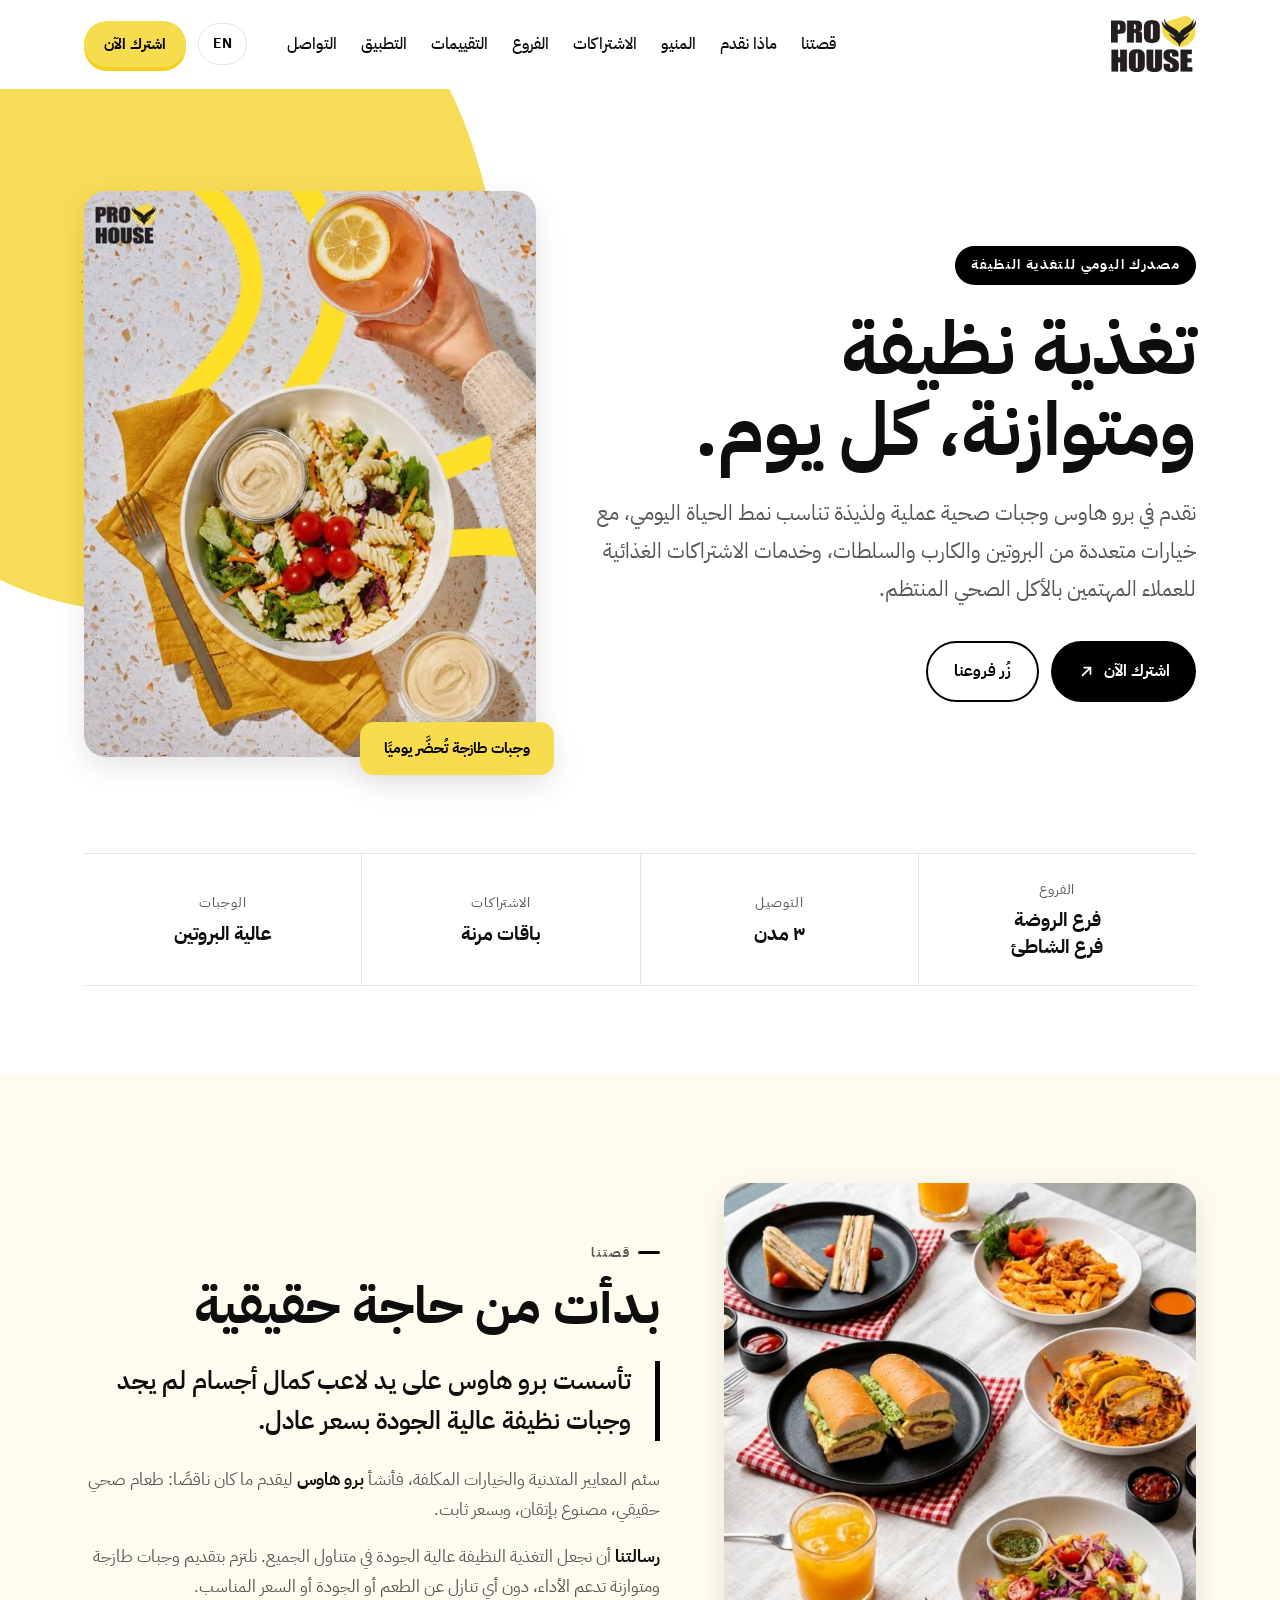
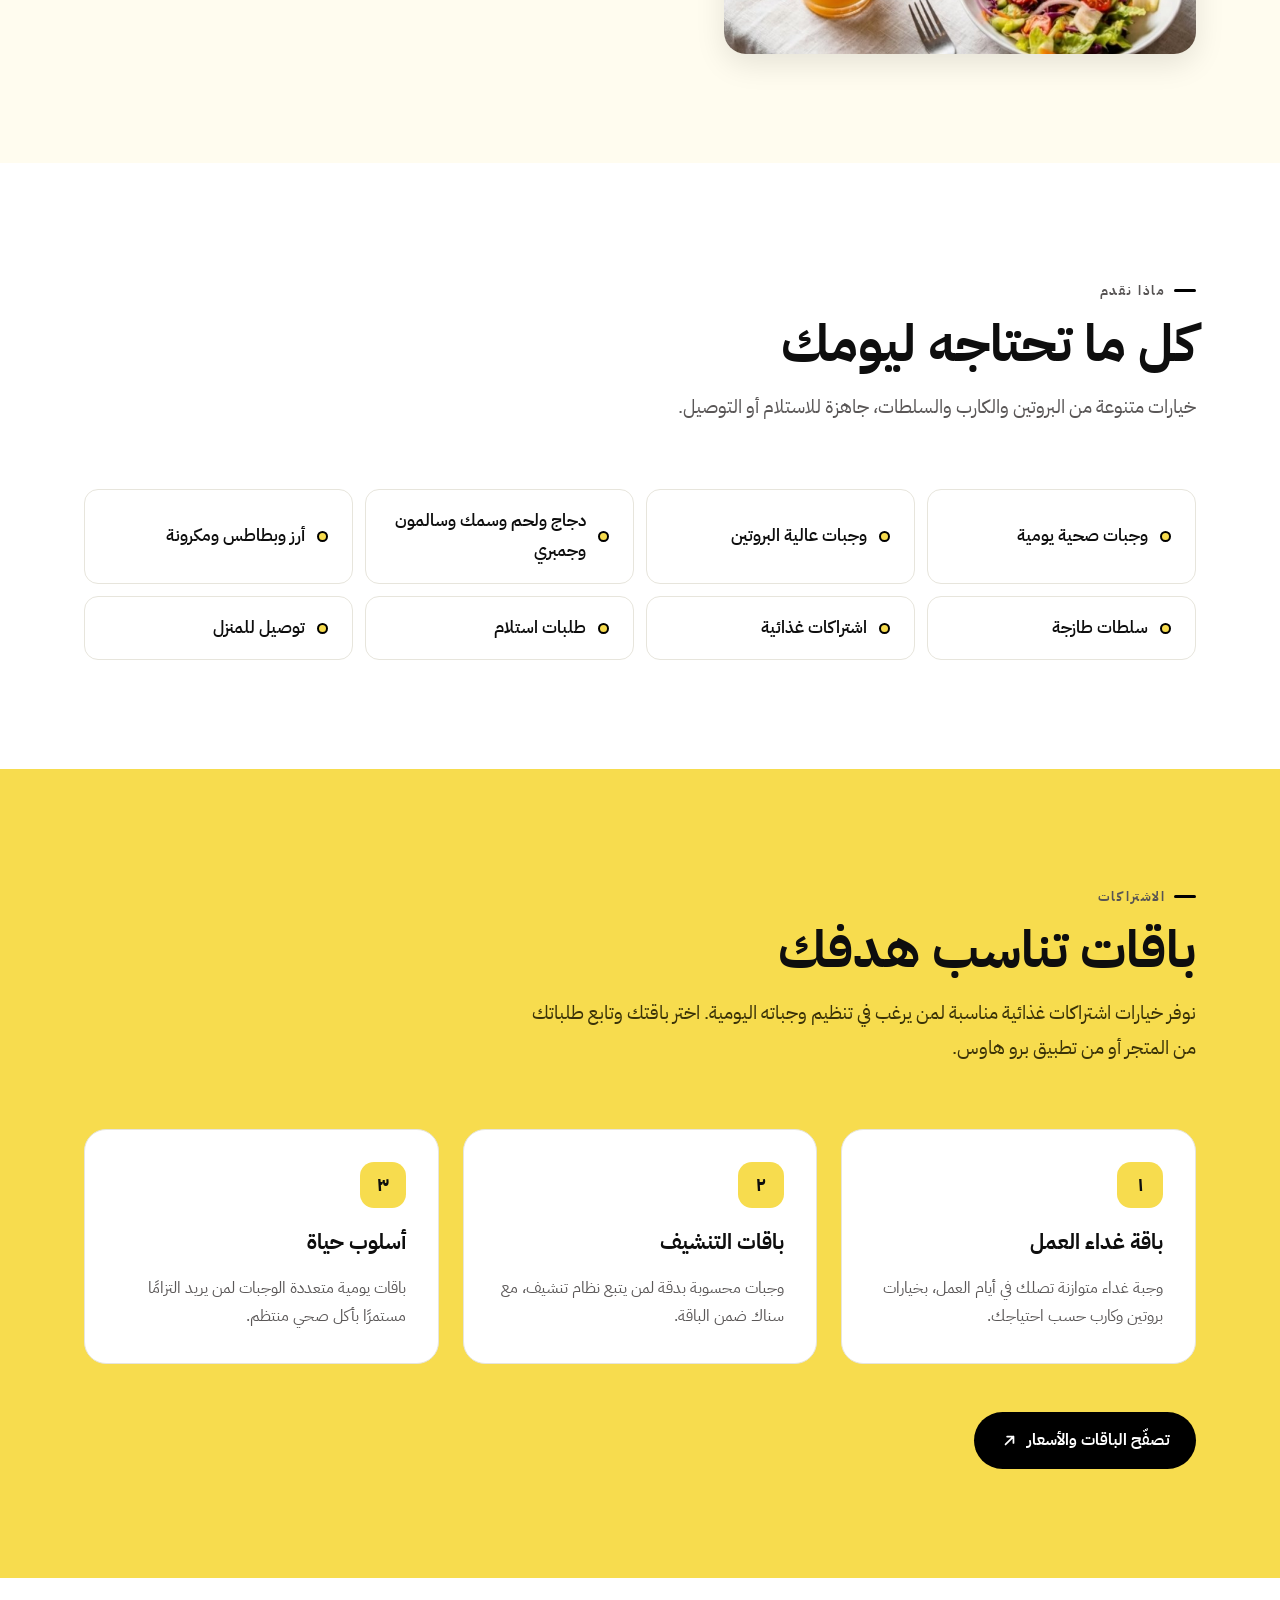
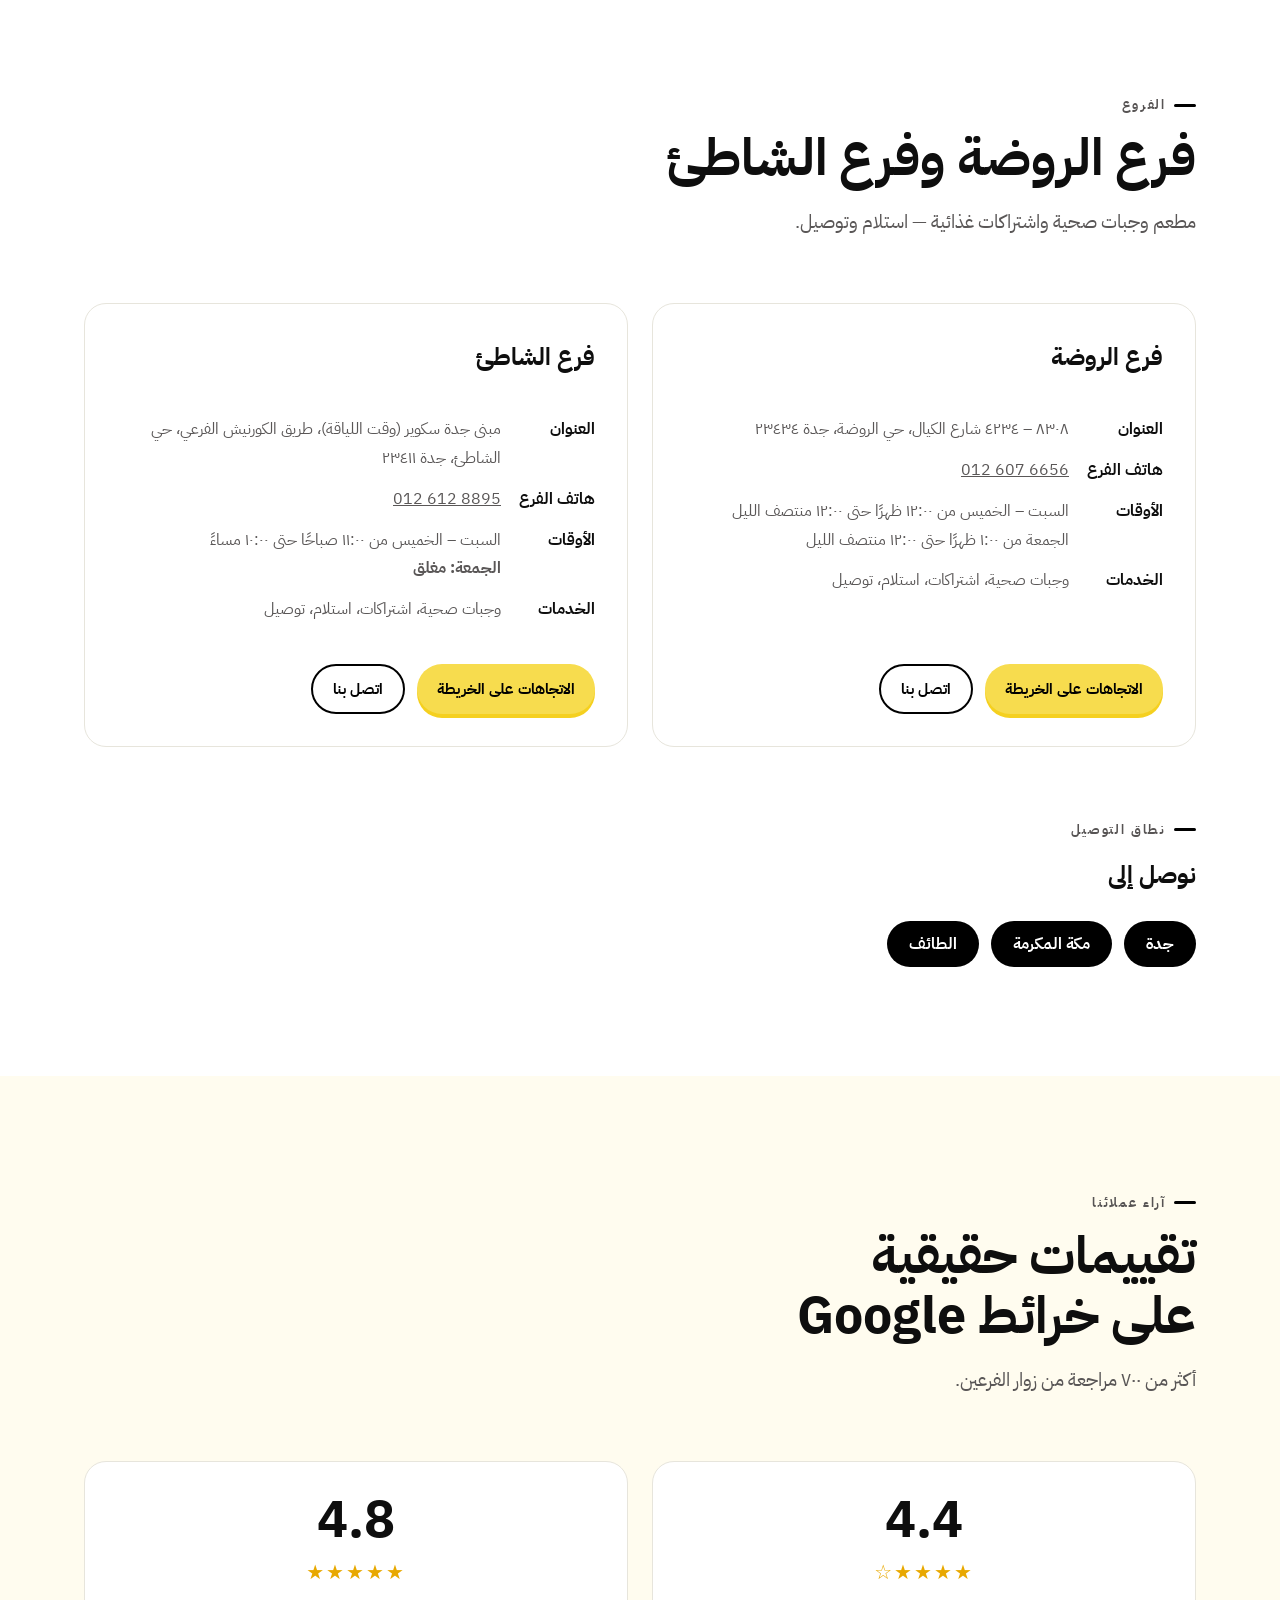
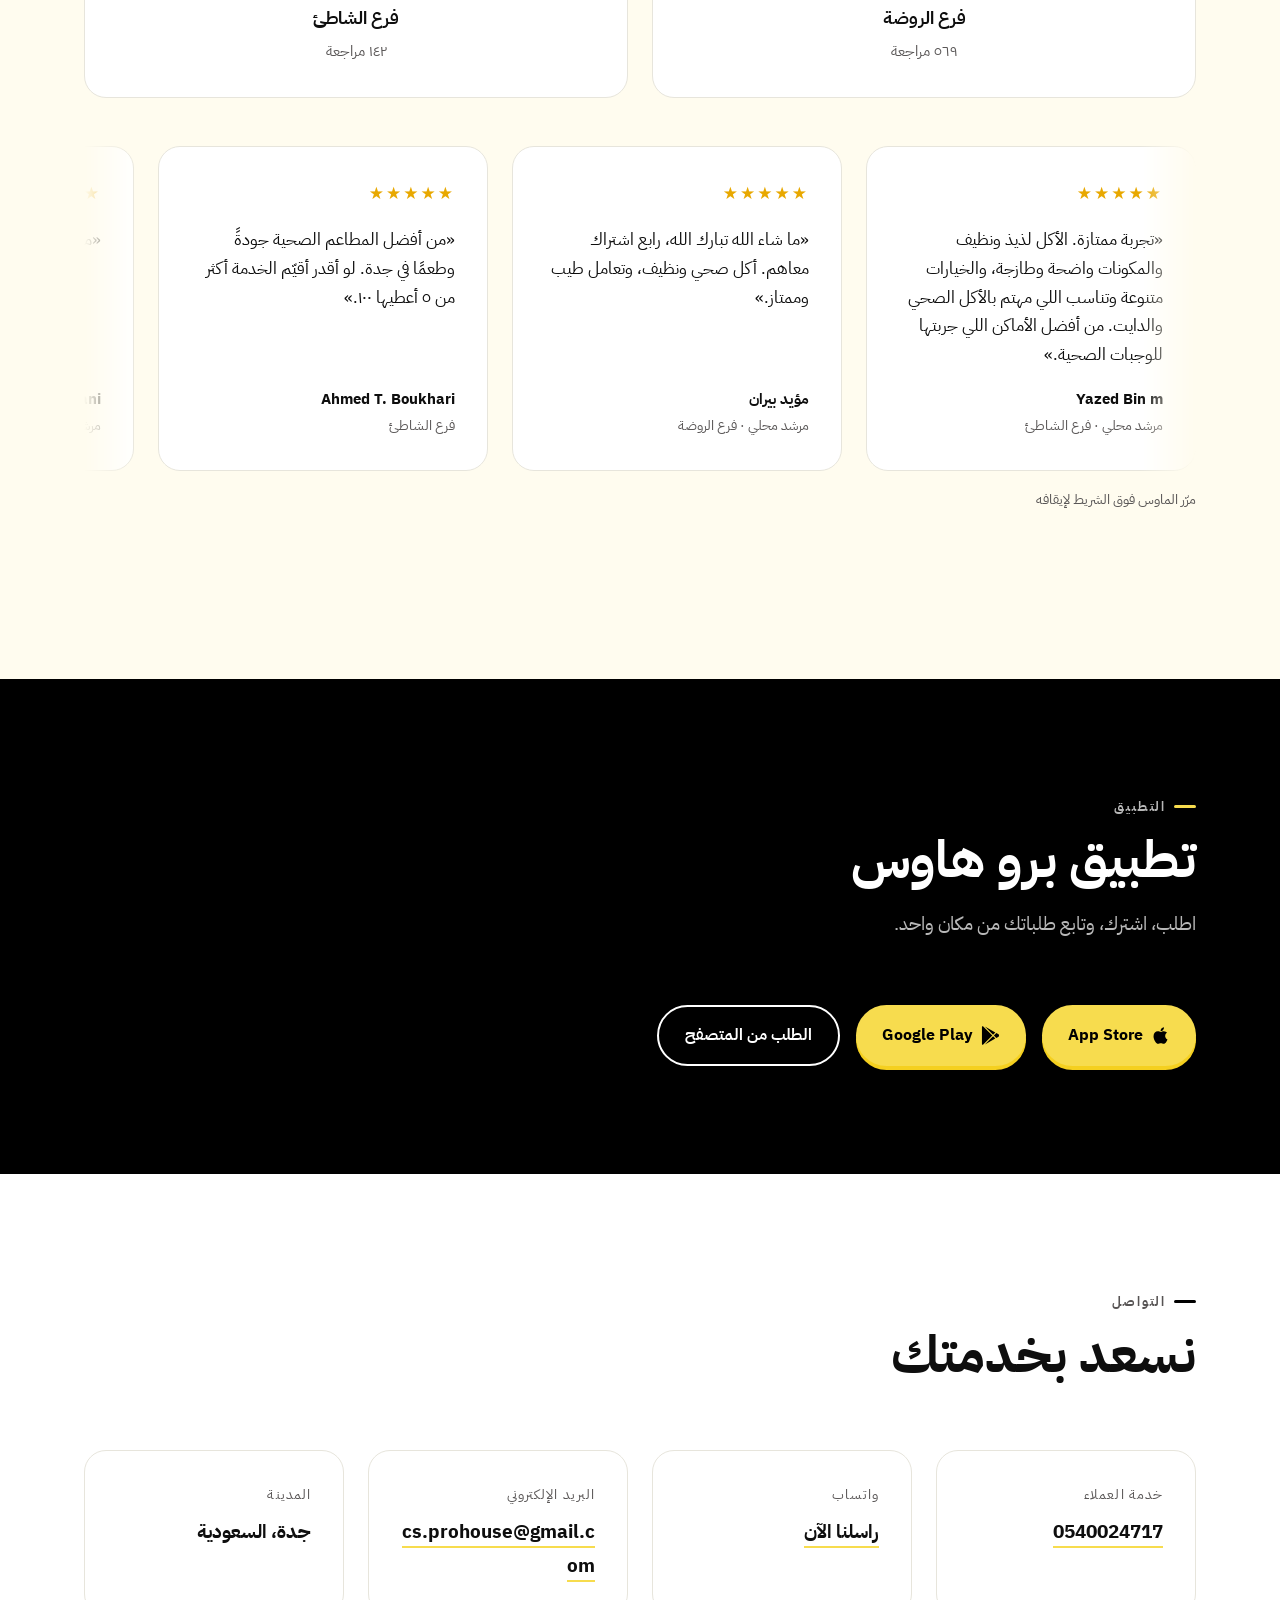
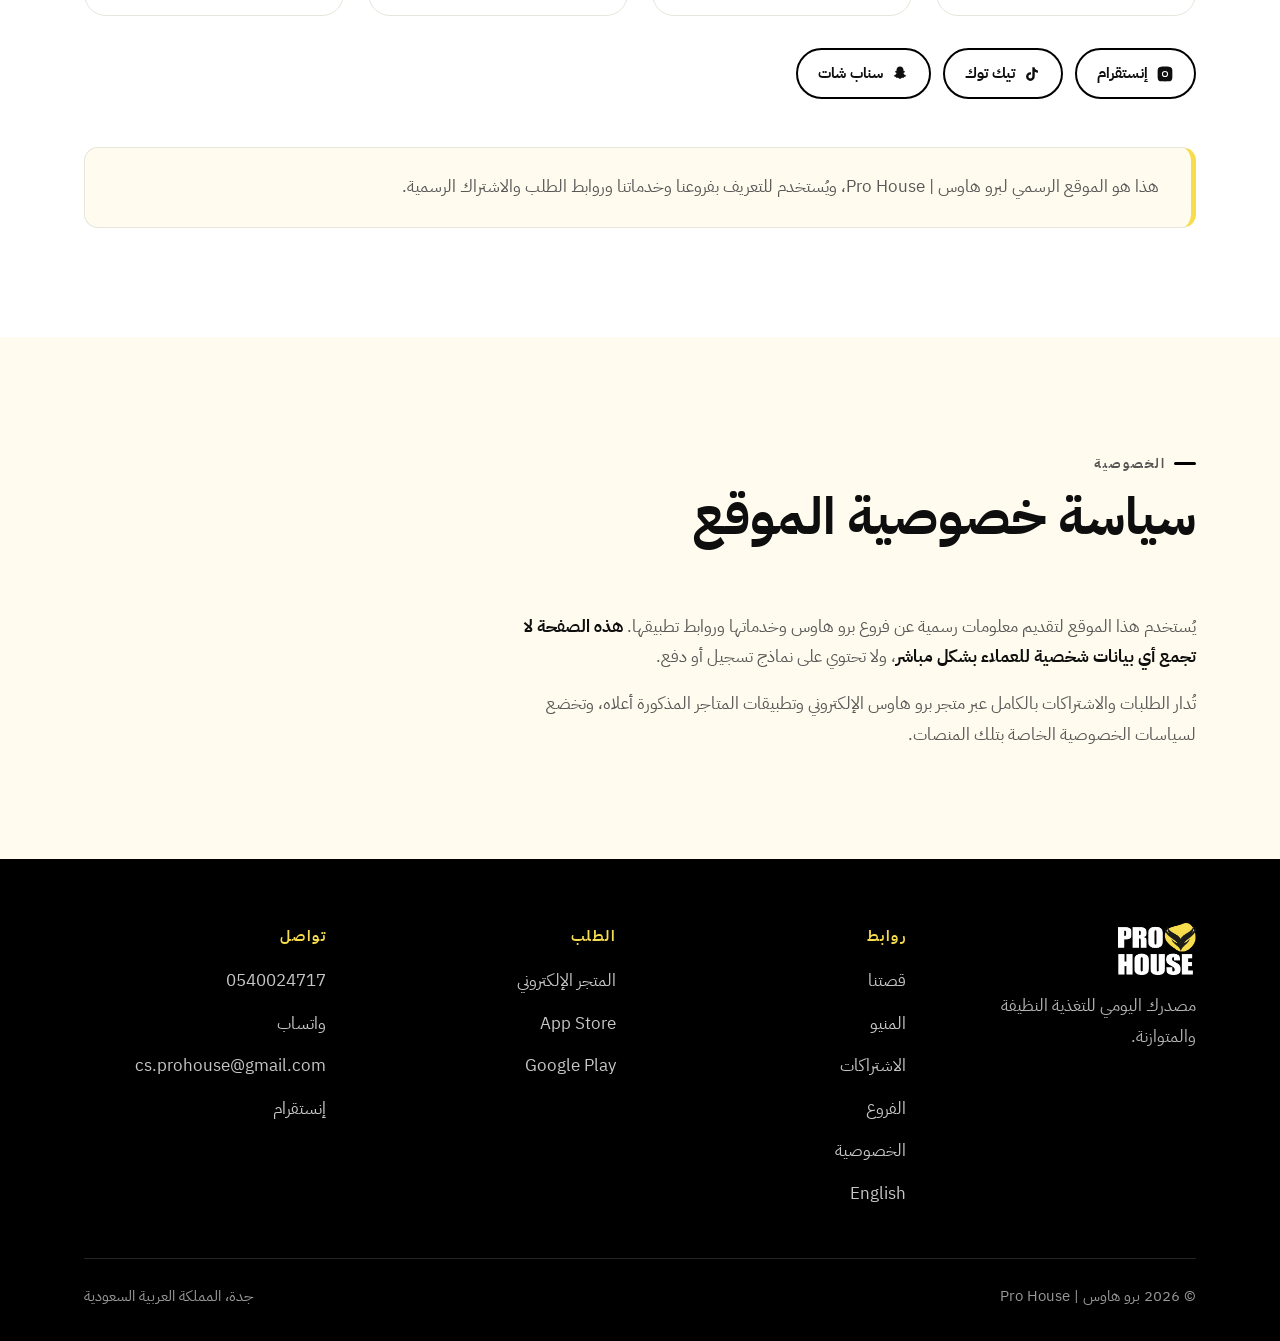
==== index.html @ c10ccaaf "Add Google Search Console meta verification tag Co-Authored-By: Claude Opus 5 <noreply@anthropic.com" ====
<!DOCTYPE html>
<html lang="ar" dir="rtl">
<head>
<meta charset="utf-8">
<meta name="viewport" content="width=device-width, initial-scale=1">

<!-- ===========================================================
     Live at https://prohouse-sa.github.io/
     If a custom domain is added later, search-and-replace that
     base URL in this file and in /en/index.html.
     =========================================================== -->

<meta name="google-site-verification" content="vjXMc3RIHOM3m92mBqz0bJLC3P2terDLn8IVDStw_hU" />

<title>برو هاوس | Pro House — وجبات صحية واشتراكات غذائية في جدة</title>
<meta name="description" content="برو هاوس: وجبات صحية عالية البروتين واشتراكات غذائية. فرعا الروضة والشاطئ في جدة، وتوصيل لجدة ومكة المكرمة والطائف. اطلب أو اشترك أونلاين.">
<link rel="canonical" href="https://prohouse-sa.github.io/">
<link rel="alternate" hreflang="ar" href="https://prohouse-sa.github.io/">
<link rel="alternate" hreflang="en" href="https://prohouse-sa.github.io/en/">
<link rel="alternate" hreflang="x-default" href="https://prohouse-sa.github.io/">

<meta property="og:type" content="website">
<meta property="og:locale" content="ar_SA">
<meta property="og:site_name" content="Pro House | برو هاوس">
<meta property="og:title" content="برو هاوس | Pro House — تغذية نظيفة ومتوازنة">
<meta property="og:description" content="وجبات صحية عالية البروتين واشتراكات غذائية في جدة. توصيل لجدة ومكة والطائف.">
<meta property="og:image" content="https://prohouse-sa.github.io/assets/brand/og-image.jpg">
<meta name="twitter:card" content="summary_large_image">
<meta name="theme-color" content="#F7DC4E">

<link rel="icon" href="assets/brand/icon.png">
<link rel="apple-touch-icon" href="assets/brand/icon-large.png">

<link rel="preconnect" href="https://fonts.googleapis.com">
<link rel="preconnect" href="https://fonts.gstatic.com" crossorigin>
<link rel="stylesheet" href="https://fonts.googleapis.com/css2?family=Anton&family=IBM+Plex+Sans+Arabic:wght@400;500;600;700&display=swap">
<link rel="stylesheet" href="assets/style.css">
</head>
<body>

<a class="skip" href="#main">تخطَّ إلى المحتوى</a>

<header class="site-header">
  <div class="wrap nav-bar">
    <a class="brand" href="#" aria-label="برو هاوس — الصفحة الرئيسية">
      <img src="assets/brand/logo-on-light.png" alt="برو هاوس" width="85" height="56">
    </a>

    <nav class="nav-links" id="nav" aria-label="التنقل الرئيسي">
      <a href="#story">قصتنا</a>
      <a href="#offer">ماذا نقدم</a>
      <a href="menu/">المنيو</a>
      <a href="#plans">الاشتراكات</a>
      <a href="#branches">الفروع</a>
      <a href="#reviews">التقييمات</a>
      <a href="#app">التطبيق</a>
      <a href="#contact">التواصل</a>
    </nav>

    <div class="nav-actions">
      <a class="lang-link" href="en/" hreflang="en" lang="en">EN</a>
      <a class="btn btn-yellow btn-sm" href="https://app.techrar.com/prohouse" target="_blank" rel="noopener">اشترك الآن</a>
      <button class="nav-toggle" aria-label="القائمة" aria-expanded="false" aria-controls="nav">
        <span></span><span></span><span></span>
      </button>
    </div>
  </div>
</header>

<main id="main">

  <!-- ================================================= hero -->
  <div class="hero">
    <div class="blob hero-blob" aria-hidden="true"></div>
    <div class="dots hero-dots" aria-hidden="true"></div>

    <div class="wrap hero-inner">
      <div class="reveal">
        <span class="kicker">مصدرك اليومي للتغذية النظيفة</span>
        <h1>تغذية نظيفة<br>ومتوازنة، كل يوم.</h1>
        <p class="lede">
          نقدم في برو هاوس وجبات صحية عملية ولذيذة تناسب نمط الحياة اليومي،
          مع خيارات متعددة من البروتين والكارب والسلطات، وخدمات الاشتراكات
          الغذائية للعملاء المهتمين بالأكل الصحي المنتظم.
        </p>
        <div class="hero-cta">
          <a class="btn btn-primary" href="https://app.techrar.com/prohouse" target="_blank" rel="noopener">
            اشترك الآن
            <svg viewBox="0 0 24 24" aria-hidden="true"><path d="M7 17L17 7M17 7H9M17 7v8" stroke="currentColor" stroke-width="2.2" fill="none" stroke-linecap="round" stroke-linejoin="round"/></svg>
          </a>
          <a class="btn btn-outline" href="#branches">زُر فروعنا</a>
        </div>
      </div>

      <div class="hero-media reveal d1">
        <img src="assets/brand/food-hero-ar.jpg" alt="سلطة مكرونة طازجة مع ليموناضة من برو هاوس" width="638" height="797" fetchpriority="high">
        <p class="hero-badge">وجبات طازجة تُحضَّر يوميًا</p>
      </div>
    </div>

    <div class="wrap">
      <dl class="facts reveal">
        <div><dt>الفروع</dt><dd>فرع الروضة<br>فرع الشاطئ</dd></div>
        <div><dt>التوصيل</dt><dd>٣ مدن</dd></div>
        <div><dt>الاشتراكات</dt><dd>باقات مرنة</dd></div>
        <div><dt>الوجبات</dt><dd>عالية البروتين</dd></div>
      </dl>
    </div>
  </div>

  <!-- ================================================= story -->
  <section id="story" class="band-cream">
    <div class="wrap story">
      <div class="story-media reveal">
        <img src="assets/brand/food-story.jpg" alt="سفرة من أطباق برو هاوس: ساندويتشات، مكرونة، أرز، وسلطة" width="798" height="792" loading="lazy">
      </div>
      <div class="reveal d1">
        <span class="eyebrow">قصتنا</span>
        <h2 class="sec-title">بدأت من حاجة حقيقية</h2>
        <blockquote>
          تأسست برو هاوس على يد لاعب كمال أجسام لم يجد وجبات نظيفة عالية الجودة بسعر عادل.
        </blockquote>
        <div class="prose">
          <p>
            سئم المعايير المتدنية والخيارات المكلفة، فأنشأ <strong>برو هاوس</strong> ليقدم ما كان
            ناقصًا: طعام صحي حقيقي، مصنوع بإتقان، وبسعر ثابت.
          </p>
          <p>
            <strong>رسالتنا</strong> أن نجعل التغذية النظيفة عالية الجودة في متناول الجميع.
            نلتزم بتقديم وجبات طازجة ومتوازنة تدعم الأداء، دون أي تنازل عن الطعم أو الجودة
            أو السعر المناسب.
          </p>
        </div>
      </div>
    </div>
  </section>

  <!-- ================================================= offer -->
  <section id="offer">
    <div class="wrap">
      <div class="sec-head reveal">
        <span class="eyebrow">ماذا نقدم</span>
        <h2 class="sec-title">كل ما تحتاجه ليومك</h2>
        <p class="sec-lede">خيارات متنوعة من البروتين والكارب والسلطات، جاهزة للاستلام أو التوصيل.</p>
      </div>
      <ul class="offer reveal d1">
        <li>وجبات صحية يومية</li>
        <li>وجبات عالية البروتين</li>
        <li>دجاج ولحم وسمك وسالمون وجمبري</li>
        <li>أرز وبطاطس ومكرونة</li>
        <li>سلطات طازجة</li>
        <li>اشتراكات غذائية</li>
        <li>طلبات استلام</li>
        <li>توصيل للمنزل</li>
      </ul>
    </div>
  </section>

  <!-- ================================================= plans -->
  <section id="plans" class="band-yellow">
    <div class="wrap">
      <div class="sec-head reveal">
        <span class="eyebrow">الاشتراكات</span>
        <h2 class="sec-title">باقات تناسب هدفك</h2>
        <p class="sec-lede" style="color:#3B3308">
          نوفر خيارات اشتراكات غذائية مناسبة لمن يرغب في تنظيم وجباته اليومية.
          اختر باقتك وتابع طلباتك من المتجر أو من تطبيق برو هاوس.
        </p>
      </div>

      <div class="grid grid-3">
        <article class="card reveal">
          <div class="card-num" aria-hidden="true">١</div>
          <h3>باقة غداء العمل</h3>
          <p>وجبة غداء متوازنة تصلك في أيام العمل، بخيارات بروتين وكارب حسب احتياجك.</p>
        </article>
        <article class="card reveal d1">
          <div class="card-num" aria-hidden="true">٢</div>
          <h3>باقات التنشيف</h3>
          <p>وجبات محسوبة بدقة لمن يتبع نظام تنشيف، مع سناك ضمن الباقة.</p>
        </article>
        <article class="card reveal d2">
          <div class="card-num" aria-hidden="true">٣</div>
          <h3>أسلوب حياة</h3>
          <p>باقات يومية متعددة الوجبات لمن يريد التزامًا مستمرًا بأكل صحي منتظم.</p>
        </article>
      </div>

      <div class="hero-cta reveal d1" style="margin-top:var(--s7)">
        <a class="btn btn-primary" href="https://app.techrar.com/prohouse" target="_blank" rel="noopener">
          تصفّح الباقات والأسعار
          <svg viewBox="0 0 24 24" aria-hidden="true"><path d="M7 17L17 7M17 7H9M17 7v8" stroke="currentColor" stroke-width="2.2" fill="none" stroke-linecap="round" stroke-linejoin="round"/></svg>
        </a>
      </div>
    </div>
  </section>

  <!-- ================================================= branches -->
  <section id="branches">
    <div class="wrap">
      <div class="sec-head reveal">
        <span class="eyebrow">الفروع</span>
        <h2 class="sec-title">فرع الروضة وفرع الشاطئ</h2>
        <p class="sec-lede">مطعم وجبات صحية واشتراكات غذائية — استلام وتوصيل.</p>
      </div>

      <div class="grid grid-2">
        <article class="card branch reveal">
          <h3>فرع الروضة</h3>
          <dl>
            <div class="row"><dt>العنوان</dt><dd>٨٣٠٨ – ٤٢٣٤ شارع الكيال، حي الروضة، جدة ٢٣٤٣٤</dd></div>
            <div class="row"><dt>هاتف الفرع</dt><dd><a href="tel:+966126076656" dir="ltr" style="color:inherit">012 607 6656</a></dd></div>
            <div class="row"><dt>الأوقات</dt><dd>السبت – الخميس من ١٢:٠٠ ظهرًا حتى ١٢:٠٠ منتصف الليل<br>الجمعة من ١:٠٠ ظهرًا حتى ١٢:٠٠ منتصف الليل</dd></div>
            <div class="row"><dt>الخدمات</dt><dd>وجبات صحية، اشتراكات، استلام، توصيل</dd></div>
          </dl>
          <div class="branch-actions">
            <a class="btn btn-yellow btn-sm" href="https://share.google/TN9PJQJbChfOfg7oV" target="_blank" rel="noopener">الاتجاهات على الخريطة</a>
            <a class="btn btn-outline btn-sm" href="tel:+966126076656">اتصل بنا</a>
          </div>
        </article>

        <article class="card branch reveal d1">
          <h3>فرع الشاطئ</h3>
          <dl>
            <div class="row"><dt>العنوان</dt><dd>مبنى جدة سكوير (وقت اللياقة)، طريق الكورنيش الفرعي، حي الشاطئ، جدة ٢٣٤١١</dd></div>
            <div class="row"><dt>هاتف الفرع</dt><dd><a href="tel:+966126128895" dir="ltr" style="color:inherit">012 612 8895</a></dd></div>
            <div class="row"><dt>الأوقات</dt><dd>السبت – الخميس من ١١:٠٠ صباحًا حتى ١٠:٠٠ مساءً<br><strong>الجمعة: مغلق</strong></dd></div>
            <div class="row"><dt>الخدمات</dt><dd>وجبات صحية، اشتراكات، استلام، توصيل</dd></div>
          </dl>
          <div class="branch-actions">
            <a class="btn btn-yellow btn-sm" href="https://g.co/kgs/Lj52D1W" target="_blank" rel="noopener">الاتجاهات على الخريطة</a>
            <a class="btn btn-outline btn-sm" href="tel:+966126128895">اتصل بنا</a>
          </div>
        </article>
      </div>

      <div class="reveal d1" style="margin-top:var(--s8)">
        <span class="eyebrow">نطاق التوصيل</span>
        <h3 style="font-size:24px;font-weight:800;margin-top:var(--s3)">نوصل إلى</h3>
        <div class="cities">
          <span class="city">جدة</span>
          <span class="city">مكة المكرمة</span>
          <span class="city">الطائف</span>
        </div>
      </div>
    </div>
  </section>

  <!-- ================================================= reviews -->
  <section id="reviews" class="band-cream">
    <div class="wrap">
      <div class="sec-head reveal">
        <span class="eyebrow">آراء عملائنا</span>
        <h2 class="sec-title">تقييمات حقيقية على خرائط Google</h2>
        <p class="sec-lede">أكثر من ٧٠٠ مراجعة من زوار الفرعين.</p>
      </div>

      <div class="ratings reveal d1">
        <div class="rating-card">
          <div class="score">4.4</div>
          <div class="stars" aria-hidden="true">★★★★☆</div>
          <div class="who">فرع الروضة</div>
          <div class="count">٥٦٩ مراجعة</div>
        </div>
        <div class="rating-card">
          <div class="score">4.8</div>
          <div class="stars" aria-hidden="true">★★★★★</div>
          <div class="who">فرع الشاطئ</div>
          <div class="count">١٤٢ مراجعة</div>
        </div>
      </div>

      <div class="marquee reveal d2">
        <div class="marquee-track">
          <!-- set 1 — the real, readable one -->
          <article class="review"><div class="stars" aria-label="خمس نجوم من خمس">★★★★★</div><blockquote>«تجربة ممتازة. الأكل لذيذ ونظيف والمكونات واضحة وطازجة، والخيارات متنوعة وتناسب اللي مهتم بالأكل الصحي والدايت. من أفضل الأماكن اللي جربتها للوجبات الصحية.»</blockquote><div><div class="by">Yazed Bin m</div><div class="meta">مرشد محلي · فرع الشاطئ</div></div></article>
          <article class="review"><div class="stars" aria-label="خمس نجوم من خمس">★★★★★</div><blockquote>«ما شاء الله تبارك الله، رابع اشتراك معاهم. أكل صحي ونظيف، وتعامل طيب وممتاز.»</blockquote><div><div class="by">مؤيد بيران</div><div class="meta">مرشد محلي · فرع الروضة</div></div></article>
          <article class="review"><div class="stars" aria-label="خمس نجوم من خمس">★★★★★</div><blockquote>«من أفضل المطاعم الصحية جودةً وطعمًا في جدة. لو أقدر أقيّم الخدمة أكثر من ٥ أعطيها ١٠٠.»</blockquote><div><div class="by">Ahmed T. Boukhari</div><div class="meta">فرع الشاطئ</div></div></article>
          <article class="review"><div class="stars" aria-label="خمس نجوم من خمس">★★★★★</div><blockquote>«ممتاز: طعم وسعر وخدمة.»</blockquote><div><div class="by">Anas Almaimani</div><div class="meta">مرشد محلي · فرع الشاطئ</div></div></article>
          <article class="review"><div class="stars" aria-label="خمس نجوم من خمس">★★★★★</div><blockquote>«الأكل ممتاز وأصناف متنوعة ما تمل منها، ونظافة المحل قمة في الجمال. يستاهلون كل خير.»</blockquote><div><div class="by">Abdul Raheem</div><div class="meta">فرع الشاطئ</div></div></article>
          <article class="review"><div class="stars" aria-label="خمس نجوم من خمس">★★★★★</div><blockquote>«صراحة الأكل مرة لذيذ ونظيف، والخدمة رائعة والتوصيات رائعة أيضًا. شكرًا لكم.»</blockquote><div><div class="by">NUHA SAAD</div><div class="meta">فرع الشاطئ</div></div></article>
          <article class="review"><div class="stars" aria-label="خمس نجوم من خمس">★★★★★</div><blockquote>«أول مرة أزور المطعم، وبصراحة الأكل ولا غلطة. ما شاء الله تبارك الرحمن، ولنا زيارات أخرى.»</blockquote><div><div class="by">NASEER Almrzoki</div><div class="meta">فرع الروضة</div></div></article>
          <article class="review"><div class="stars" aria-label="خمس نجوم من خمس">★★★★★</div><blockquote>«أكل لذيذ ونظيف ومكان مرتب.»</blockquote><div><div class="by">محمد حدجي</div><div class="meta">مرشد محلي · فرع الشاطئ</div></div></article>
          <article class="review"><div class="stars" aria-label="خمس نجوم من خمس">★★★★★</div><blockquote>«تعامل راقٍ وخدمة مميزة، وحرص واضح على راحة الزبائن. تجربة ممتازة.»</blockquote><div><div class="by">رائد</div><div class="meta">مرشد محلي · فرع الشاطئ</div></div></article>

          <!-- set 2 — duplicate, purely visual, hidden from assistive tech -->
          <article class="review" aria-hidden="true"><div class="stars">★★★★★</div><blockquote>«تجربة ممتازة. الأكل لذيذ ونظيف والمكونات واضحة وطازجة، والخيارات متنوعة وتناسب اللي مهتم بالأكل الصحي والدايت. من أفضل الأماكن اللي جربتها للوجبات الصحية.»</blockquote><div><div class="by">Yazed Bin m</div><div class="meta">مرشد محلي · فرع الشاطئ</div></div></article>
          <article class="review" aria-hidden="true"><div class="stars">★★★★★</div><blockquote>«ما شاء الله تبارك الله، رابع اشتراك معاهم. أكل صحي ونظيف، وتعامل طيب وممتاز.»</blockquote><div><div class="by">مؤيد بيران</div><div class="meta">مرشد محلي · فرع الروضة</div></div></article>
          <article class="review" aria-hidden="true"><div class="stars">★★★★★</div><blockquote>«من أفضل المطاعم الصحية جودةً وطعمًا في جدة. لو أقدر أقيّم الخدمة أكثر من ٥ أعطيها ١٠٠.»</blockquote><div><div class="by">Ahmed T. Boukhari</div><div class="meta">فرع الشاطئ</div></div></article>
          <article class="review" aria-hidden="true"><div class="stars">★★★★★</div><blockquote>«ممتاز: طعم وسعر وخدمة.»</blockquote><div><div class="by">Anas Almaimani</div><div class="meta">مرشد محلي · فرع الشاطئ</div></div></article>
          <article class="review" aria-hidden="true"><div class="stars">★★★★★</div><blockquote>«الأكل ممتاز وأصناف متنوعة ما تمل منها، ونظافة المحل قمة في الجمال. يستاهلون كل خير.»</blockquote><div><div class="by">Abdul Raheem</div><div class="meta">فرع الشاطئ</div></div></article>
          <article class="review" aria-hidden="true"><div class="stars">★★★★★</div><blockquote>«صراحة الأكل مرة لذيذ ونظيف، والخدمة رائعة والتوصيات رائعة أيضًا. شكرًا لكم.»</blockquote><div><div class="by">NUHA SAAD</div><div class="meta">فرع الشاطئ</div></div></article>
          <article class="review" aria-hidden="true"><div class="stars">★★★★★</div><blockquote>«أول مرة أزور المطعم، وبصراحة الأكل ولا غلطة. ما شاء الله تبارك الرحمن، ولنا زيارات أخرى.»</blockquote><div><div class="by">NASEER Almrzoki</div><div class="meta">فرع الروضة</div></div></article>
          <article class="review" aria-hidden="true"><div class="stars">★★★★★</div><blockquote>«أكل لذيذ ونظيف ومكان مرتب.»</blockquote><div><div class="by">محمد حدجي</div><div class="meta">مرشد محلي · فرع الشاطئ</div></div></article>
          <article class="review" aria-hidden="true"><div class="stars">★★★★★</div><blockquote>«تعامل راقٍ وخدمة مميزة، وحرص واضح على راحة الزبائن. تجربة ممتازة.»</blockquote><div><div class="by">رائد</div><div class="meta">مرشد محلي · فرع الشاطئ</div></div></article>
        </div>
      </div>
      <p class="marquee-hint reveal">مرّر الماوس فوق الشريط لإيقافه</p>

      <p class="source-note reveal">
        المصدر: خرائط Google —
        <a href="https://share.google/TN9PJQJbChfOfg7oV" target="_blank" rel="noopener">تقييمات فرع الروضة</a>
        ·
        <a href="https://g.co/kgs/Lj52D1W" target="_blank" rel="noopener">تقييمات فرع الشاطئ</a>
      </p>
    </div>
  </section>

  <!-- ================================================= app -->
  <section id="app" class="band-black">
    <div class="wrap">
      <div class="sec-head reveal">
        <span class="eyebrow">التطبيق</span>
        <h2 class="sec-title">تطبيق برو هاوس</h2>
        <p class="sec-lede">اطلب، اشترك، وتابع طلباتك من مكان واحد.</p>
      </div>
      <div class="apps reveal d1">
        <a class="btn btn-yellow" href="https://apps.apple.com/sa/app/pro-house-%D8%A8%D8%B1%D9%88-%D9%87%D8%A7%D9%88%D8%B3/id6466739432?l=ar" target="_blank" rel="noopener">
          <svg viewBox="0 0 384 512" aria-hidden="true"><path d="M318.7 268.7c-.2-36.7 16.4-64.4 50-84.8-18.8-26.9-47.2-41.7-84.7-44.6-35.5-2.8-74.3 20.7-88.5 20.7-15 0-49.4-19.7-76.4-19.7C63.3 141.2 4 184.8 4 273.5q0 39.3 14.4 81.2c12.8 36.7 59 126.7 107.2 125.2 25.2-.6 43-17.9 75.8-17.9 31.8 0 48.3 17.9 76.4 17.9 48.6-.7 90.4-82.5 102.6-119.3-65.2-30.7-61.7-90-61.7-91.9zm-56.6-164.2c27.3-32.4 24.8-61.9 24-72.5-24.1 1.4-52 16.4-67.9 34.9-17.5 19.8-27.8 44.3-25.6 71.9 26.1 2 49.9-11.4 69.5-34.3z"/></svg>
          App Store
        </a>
        <a class="btn btn-yellow" href="https://play.google.com/store/apps/details?id=com.yumealz.prohouse" target="_blank" rel="noopener">
          <svg viewBox="0 0 512 512" aria-hidden="true"><path d="M325.3 234.3L104.6 13l280.8 161.2-60.1 60.1zM47 0C34 6.8 25.3 19.2 25.3 35.3v441.3c0 16.1 8.7 28.5 21.7 35.3l256.6-256L47 0zm425.2 225.6l-58.9-34.1-65.7 64.5 65.7 64.5 60.1-34.1c18-14.3 18-46.5-1.2-60.8zM104.6 499l280.8-161.2-60.1-60.1L104.6 499z"/></svg>
          Google Play
        </a>
        <a class="btn btn-outline" href="https://app.techrar.com/prohouse" target="_blank" rel="noopener">الطلب من المتصفح</a>
      </div>
    </div>
  </section>

  <!-- ================================================= contact -->
  <section id="contact">
    <div class="wrap">
      <div class="sec-head reveal">
        <span class="eyebrow">التواصل</span>
        <h2 class="sec-title">نسعد بخدمتك</h2>
      </div>

      <div class="contact-grid reveal d1">
        <div class="contact-card">
          <div class="label">خدمة العملاء</div>
          <div class="value"><a href="tel:+966540024717" dir="ltr">0540024717</a></div>
        </div>
        <div class="contact-card">
          <div class="label">واتساب</div>
          <div class="value"><a href="https://iwtsp.com/966540024717" target="_blank" rel="noopener">راسلنا الآن</a></div>
        </div>
        <div class="contact-card">
          <div class="label">البريد الإلكتروني</div>
          <div class="value"><a href="mailto:cs.prohouse@gmail.com">cs.prohouse@gmail.com</a></div>
        </div>
        <div class="contact-card">
          <div class="label">المدينة</div>
          <div class="value">جدة، السعودية</div>
        </div>
      </div>

      <div class="socials reveal d2">
        <a class="social" href="https://www.instagram.com/prohouse.sa/" target="_blank" rel="noopener">
          <svg viewBox="0 0 24 24" aria-hidden="true"><path d="M12 2.16c3.2 0 3.58.01 4.85.07 3.25.15 4.77 1.69 4.92 4.92.06 1.27.07 1.65.07 4.85s-.01 3.58-.07 4.85c-.15 3.23-1.66 4.77-4.92 4.92-1.27.06-1.65.07-4.85.07s-3.58-.01-4.85-.07c-3.26-.15-4.77-1.7-4.92-4.92-.06-1.27-.07-1.65-.07-4.85s.01-3.58.07-4.85C2.38 3.92 3.89 2.38 7.15 2.23 8.42 2.17 8.8 2.16 12 2.16zm0 5.68a4.16 4.16 0 100 8.32 4.16 4.16 0 000-8.32zm0 6.86a2.7 2.7 0 110-5.4 2.7 2.7 0 010 5.4zm5.34-7.03a.97.97 0 11-1.94 0 .97.97 0 011.94 0z"/></svg>
          إنستقرام
        </a>
        <a class="social" href="https://www.tiktok.com/@prohouse.sa" target="_blank" rel="noopener">
          <svg viewBox="0 0 24 24" aria-hidden="true"><path d="M16.6 5.82A4.28 4.28 0 0115.54 3h-3.09v12.4a2.59 2.59 0 01-2.59 2.5 2.59 2.59 0 110-5.18c.27 0 .53.04.78.12v-3.2a5.86 5.86 0 00-.78-.05 5.79 5.79 0 105.79 5.79V9.01a7.35 7.35 0 004.29 1.37V7.29a4.28 4.28 0 01-3.34-1.47z"/></svg>
          تيك توك
        </a>
        <a class="social" href="https://snapchat.com/t/CPG6evAH" target="_blank" rel="noopener">
          <svg viewBox="0 0 24 24" aria-hidden="true"><path d="M12 2c2.9 0 4.6 2.1 4.7 4.7v1.6c.5-.2 1.1-.3 1.5.1.5.5.2 1.2-.4 1.5-.4.2-1.1.4-1.2.7-.2.6 1.4 3 3.3 3.4.4.1.5.5.3.8-.4.6-1.6.9-2.4 1-.2.4-.1 1.2-.7 1.2-.7 0-1.4-.3-2.3 0-.8.2-1.5 1.4-2.8 1.4s-2-1.2-2.8-1.4c-.9-.3-1.6 0-2.3 0-.6 0-.5-.8-.7-1.2-.8-.1-2-.4-2.4-1-.2-.3-.1-.7.3-.8 1.9-.4 3.5-2.8 3.3-3.4-.1-.3-.8-.5-1.2-.7-.6-.3-.9-1-.4-1.5.4-.4 1-.3 1.5-.1V6.7C7.4 4.1 9.1 2 12 2z"/></svg>
          سناب شات
        </a>
      </div>

      <p class="notice reveal">
        هذا هو الموقع الرسمي لبرو هاوس | Pro House، ويُستخدم للتعريف بفروعنا وخدماتنا
        وروابط الطلب والاشتراك الرسمية.
      </p>
    </div>
  </section>

  <!-- ================================================= privacy -->
  <section id="privacy" class="band-cream">
    <div class="wrap">
      <div class="sec-head reveal">
        <span class="eyebrow">الخصوصية</span>
        <h2 class="sec-title">سياسة خصوصية الموقع</h2>
      </div>
      <div class="prose reveal d1">
        <p>
          يُستخدم هذا الموقع لتقديم معلومات رسمية عن فروع برو هاوس وخدماتها وروابط تطبيقها.
          <strong>هذه الصفحة لا تجمع أي بيانات شخصية للعملاء بشكل مباشر</strong>، ولا تحتوي على
          نماذج تسجيل أو دفع.
        </p>
        <p>
          تُدار الطلبات والاشتراكات بالكامل عبر متجر برو هاوس الإلكتروني وتطبيقات المتاجر
          المذكورة أعلاه، وتخضع لسياسات الخصوصية الخاصة بتلك المنصات.
        </p>
      </div>
    </div>
  </section>

</main>

<footer class="site-footer">
  <div class="wrap">
    <div class="footer-top">
      <div>
        <img src="assets/brand/logo-on-dark.png" alt="برو هاوس" width="78" height="52" loading="lazy">
        <p style="margin-top:var(--s4);color:rgba(255,255,255,.7);max-width:32ch">
          مصدرك اليومي للتغذية النظيفة والمتوازنة.
        </p>
      </div>
      <div>
        <h4>روابط</h4>
        <ul>
          <li><a href="#story">قصتنا</a></li>
          <li><a href="menu/">المنيو</a></li>
          <li><a href="#plans">الاشتراكات</a></li>
          <li><a href="#branches">الفروع</a></li>
          <li><a href="#privacy">الخصوصية</a></li>
          <li><a href="en/" hreflang="en" lang="en">English</a></li>
        </ul>
      </div>
      <div>
        <h4>الطلب</h4>
        <ul>
          <li><a href="https://app.techrar.com/prohouse" target="_blank" rel="noopener">المتجر الإلكتروني</a></li>
          <li><a href="https://apps.apple.com/sa/app/pro-house-%D8%A8%D8%B1%D9%88-%D9%87%D8%A7%D9%88%D8%B3/id6466739432?l=ar" target="_blank" rel="noopener">App Store</a></li>
          <li><a href="https://play.google.com/store/apps/details?id=com.yumealz.prohouse" target="_blank" rel="noopener">Google Play</a></li>
        </ul>
      </div>
      <div>
        <h4>تواصل</h4>
        <ul>
          <li><a href="tel:+966540024717" dir="ltr">0540024717</a></li>
          <li><a href="https://iwtsp.com/966540024717" target="_blank" rel="noopener">واتساب</a></li>
          <li><a href="mailto:cs.prohouse@gmail.com">cs.prohouse@gmail.com</a></li>
          <li><a href="https://www.instagram.com/prohouse.sa/" target="_blank" rel="noopener">إنستقرام</a></li>
        </ul>
      </div>
    </div>
    <div class="footer-bottom">
      <span>© <span id="year">2026</span> برو هاوس | Pro House</span>
      <span>جدة، المملكة العربية السعودية</span>
    </div>
  </div>
</footer>

<script src="assets/main.js" defer></script>

<script type="application/ld+json">
{
  "@context":"https://schema.org",
  "@graph":[
    {
      "@type":"Restaurant",
      "@id":"https://prohouse-sa.github.io/#rawdah",
      "name":"برو هاوس - الروضة",
      "alternateName":"Pro House - Al Rawdah",
      "servesCuisine":["Healthy","Meal prep"],
      "url":"https://prohouse-sa.github.io/",
      "telephone":"+966126076656",
      "email":"cs.prohouse@gmail.com",
      "image":"https://prohouse-sa.github.io/assets/brand/og-image.jpg",
      "hasMap":"https://share.google/TN9PJQJbChfOfg7oV",
      "openingHoursSpecification":[
        {
          "@type":"OpeningHoursSpecification",
          "dayOfWeek":["Saturday","Sunday","Monday","Tuesday","Wednesday","Thursday"],
          "opens":"12:00","closes":"00:00"
        },
        {
          "@type":"OpeningHoursSpecification",
          "dayOfWeek":"Friday",
          "opens":"13:00","closes":"00:00"
        }
      ],
      "address":{
        "@type":"PostalAddress",
        "streetAddress":"8308 - 4234 شارع الكيال، حي الروضة","postalCode":"23434",
        "addressLocality":"جدة",
        "addressCountry":"SA"
      },
      "sameAs":[
        "https://www.instagram.com/prohouse.sa/",
        "https://www.tiktok.com/@prohouse.sa"
      ]
    },
    {
      "@type":"Restaurant",
      "@id":"https://prohouse-sa.github.io/#shati",
      "name":"برو هاوس - الشاطئ",
      "alternateName":"Pro House - Al Shati",
      "servesCuisine":["Healthy","Meal prep"],
      "url":"https://prohouse-sa.github.io/",
      "telephone":"+966126128895",
      "email":"cs.prohouse@gmail.com",
      "image":"https://prohouse-sa.github.io/assets/brand/og-image.jpg",
      "hasMap":"https://g.co/kgs/Lj52D1W",
      "openingHoursSpecification":[
        {
          "@type":"OpeningHoursSpecification",
          "dayOfWeek":["Saturday","Sunday","Monday","Tuesday","Wednesday","Thursday"],
          "opens":"11:00","closes":"22:00"
        }
      ],
      "address":{
        "@type":"PostalAddress",
        "streetAddress":"مبنى جدة سكوير، طريق الكورنيش الفرعي، حي الشاطئ","postalCode":"23411",
        "addressLocality":"جدة",
        "addressCountry":"SA"
      },
      "sameAs":[
        "https://www.instagram.com/prohouse.sa/",
        "https://www.tiktok.com/@prohouse.sa"
      ]
    },
    {
      "@type":"WebSite",
      "@id":"https://prohouse-sa.github.io/#website",
      "name":"Pro House | برو هاوس",
      "url":"https://prohouse-sa.github.io/",
      "inLanguage":["ar","en"]
    }
  ]
}
</script>

</body>
</html>
---- assets/style.css ----
/* ==========================================================================
   Pro House | برو هاوس — official site
   Design tokens first. Change a value here, it propagates everywhere.
   Brand system: WHITE canvas, YELLOW blocks, BLACK type.
   Never yellow type on white (1.4:1). Black on yellow is 15:1.
   ========================================================================== */

:root{
  /* brand */
  --yellow:#F7DC4E;
  --yellow-deep:#F5D01F;
  --black:#000000;
  --red:#ff5151;
  --gray:#575454;
  --purple:#5E17EB;

  /* neutrals */
  --white:#ffffff;
  --cream:#FFFCEF;
  --ink:#0E0E0E;
  --muted:#5A5757;
  --line:#E7E5DC;

  /* spacing scale (8px base) */
  --s1:4px;  --s2:8px;  --s3:12px; --s4:16px; --s5:24px;
  --s6:32px; --s7:48px; --s8:64px; --s9:96px; --s10:128px;

  /* radii */
  --r-sm:8px; --r-md:14px; --r-lg:22px; --r-pill:999px;

  /* motion */
  --dur-fast:140ms;
  --dur:260ms;
  --dur-slow:620ms;
  --ease:cubic-bezier(.22,.61,.36,1);

  /* type */
  --font-display:"Anton","Haettenschweiler","Arial Narrow Bold",Impact,sans-serif;
  --font-body:"IBM Plex Sans Arabic","Segoe UI",system-ui,-apple-system,"Helvetica Neue",sans-serif;

  --shadow-sm:0 1px 2px rgba(0,0,0,.06), 0 2px 8px rgba(0,0,0,.04);
  --shadow-md:0 10px 30px rgba(0,0,0,.10);
  --shadow-yellow:0 12px 28px rgba(247,220,78,.45);

  --wrap:1160px;
}

/* --------------------------------------------------------------- reset -- */
*,*::before,*::after{box-sizing:border-box}
*{margin:0;padding:0}
html{-webkit-text-size-adjust:100%;scroll-behavior:smooth}
@media (prefers-reduced-motion:reduce){html{scroll-behavior:auto}}

body{
  background:var(--white);
  color:var(--ink);
  font-family:var(--font-body);
  font-size:17px;
  line-height:1.8;
  -webkit-font-smoothing:antialiased;
  text-rendering:optimizeLegibility;
  overflow-x:hidden;
}
img,svg{display:block;max-width:100%;height:auto}
a{color:inherit}
button{font:inherit;color:inherit;background:none;border:0;cursor:pointer}
ul{list-style:none}

/* visible, on-brand focus ring — never remove without replacing */
:focus-visible{
  outline:3px solid var(--purple);
  outline-offset:3px;
  border-radius:var(--r-sm);
}

.skip{
  position:absolute;inset-inline-start:-9999px;top:0;z-index:200;
  background:var(--black);color:var(--white);
  padding:var(--s3) var(--s5);border-radius:0 0 var(--r-md) var(--r-md);
}
.skip:focus{inset-inline-start:var(--s5)}

.wrap{width:100%;max-width:var(--wrap);margin-inline:auto;padding-inline:var(--s5)}
.sr-only{
  position:absolute;width:1px;height:1px;padding:0;margin:-1px;
  overflow:hidden;clip:rect(0 0 0 0);white-space:nowrap;border:0;
}

/* ------------------------------------------------------- brand motifs -- */
/* organic blob + halftone dots, both lifted from the identity deck */
.blob{
  border-radius:62% 38% 54% 46% / 52% 58% 42% 48%;
  background:var(--yellow);
}
.dots{
  background-image:radial-gradient(var(--black) 1.4px, transparent 1.5px);
  background-size:10px 10px;
}

/* -------------------------------------------------------------- type --- */
.display{
  font-family:var(--font-display);
  font-weight:400;
  line-height:.94;
  letter-spacing:.01em;
  text-transform:uppercase;
}
:root[lang="ar"] .display,
[dir="rtl"] .display{
  /* Anton has no Arabic glyphs — Arabic display text uses the body face, heavy */
  font-family:var(--font-body);
  font-weight:700;
  line-height:1.18;
  letter-spacing:normal;
  text-transform:none;
}

h1,h2,h3{text-wrap:balance}
.eyebrow{
  display:inline-flex;align-items:center;gap:var(--s2);
  font-size:13px;font-weight:700;letter-spacing:.14em;text-transform:uppercase;
  color:var(--gray);
}
.eyebrow::before{
  content:"";width:22px;height:3px;background:var(--black);border-radius:2px;
}
h2.sec-title{
  font-size:clamp(30px,4.6vw,52px);
  line-height:1.15;font-weight:800;margin-block:var(--s3) var(--s4);
}
.sec-lede{color:var(--muted);max-width:62ch;font-size:clamp(16px,1.6vw,19px)}

/* ------------------------------------------------------------ header --- */
.site-header{
  position:sticky;top:0;z-index:100;
  background:rgba(255,255,255,.88);
  backdrop-filter:saturate(180%) blur(14px);
  border-bottom:1px solid transparent;
  transition:border-color var(--dur) var(--ease), box-shadow var(--dur) var(--ease);
}
.site-header.is-stuck{border-bottom-color:var(--line);box-shadow:var(--shadow-sm)}
.nav-bar{display:flex;align-items:center;gap:var(--s5);min-height:88px}
.brand{display:flex;align-items:center;flex-shrink:0}
.brand img{height:56px;width:auto}
.nav-links{display:flex;align-items:center;gap:var(--s5);margin-inline-start:auto}
.nav-links a{
  position:relative;text-decoration:none;font-size:15.5px;font-weight:500;
  color:var(--ink);padding-block:var(--s2);
  transition:color var(--dur-fast) var(--ease);
}
.nav-links a::after{
  content:"";position:absolute;inset-inline:0;bottom:0;height:2.5px;
  background:var(--black);border-radius:2px;
  transform:scaleX(0);transform-origin:var(--origin,left);
  transition:transform var(--dur) var(--ease);
}
[dir="rtl"] .nav-links a::after{--origin:right}
.nav-links a:hover::after,.nav-links a:focus-visible::after{transform:scaleX(1)}
.nav-actions{display:flex;align-items:center;gap:var(--s3);margin-inline-start:var(--s4)}
.lang-link{
  text-decoration:none;font-weight:700;font-size:14px;
  border:1.5px solid var(--line);border-radius:var(--r-pill);
  padding:7px 14px;transition:border-color var(--dur-fast),background var(--dur-fast);
}
.lang-link:hover{border-color:var(--black);background:var(--cream)}
.nav-toggle{display:none;padding:var(--s2);border-radius:var(--r-sm)}
.nav-toggle span{display:block;width:23px;height:2.5px;background:var(--black);border-radius:2px}
.nav-toggle span+span{margin-top:5px}

/* ------------------------------------------------------------ buttons -- */
.btn{
  display:inline-flex;align-items:center;justify-content:center;gap:var(--s2);
  font-weight:700;font-size:16px;text-decoration:none;white-space:nowrap;
  padding:14px 26px;border-radius:var(--r-pill);
  transition:transform var(--dur) var(--ease), box-shadow var(--dur) var(--ease),
             background var(--dur-fast), color var(--dur-fast);
}
.btn svg{width:19px;height:19px;fill:currentColor;flex-shrink:0}
.btn-primary{background:var(--black);color:var(--white)}
.btn-primary:hover{transform:translateY(-2px);box-shadow:var(--shadow-md)}
.btn-yellow{background:var(--yellow);color:var(--black);box-shadow:0 4px 0 var(--yellow-deep)}
.btn-yellow:hover{transform:translateY(-2px);box-shadow:var(--shadow-yellow)}
.btn-outline{border:2px solid var(--black);color:var(--black)}
.btn-outline:hover{background:var(--black);color:var(--white);transform:translateY(-2px)}
.btn-sm{padding:10px 20px;font-size:14.5px}
.btn:active{transform:translateY(0)}

/* --------------------------------------------------------------- hero -- */
.hero{position:relative;padding-block:clamp(56px,8vw,104px) clamp(48px,7vw,88px);overflow:hidden}
.hero-blob{
  position:absolute;z-index:0;
  inset-block-start:-16%;inset-inline-end:-14%;
  width:min(58vw,680px);aspect-ratio:1;
  opacity:.95;
}
.hero-dots{
  position:absolute;z-index:0;
  inset-block-start:12%;inset-inline-end:6%;
  width:150px;aspect-ratio:1;border-radius:50%;
  opacity:.16;
}
.hero-inner{position:relative;z-index:1;display:grid;gap:var(--s7);align-items:center}
@media (min-width:900px){
  .hero-inner{grid-template-columns:1.15fr .85fr}
}
.hero h1{font-size:clamp(38px,6.6vw,74px);font-weight:800;line-height:1.1}
.hero .kicker{
  display:inline-block;background:var(--black);color:var(--white);
  font-size:13.5px;font-weight:700;letter-spacing:.1em;text-transform:uppercase;
  padding:7px 16px;border-radius:var(--r-pill);margin-bottom:var(--s5);
}
.hero p.lede{
  margin-top:var(--s5);font-size:clamp(17px,2vw,21px);
  color:var(--muted);max-width:56ch;
}
.hero-cta{display:flex;flex-wrap:wrap;gap:var(--s3);margin-top:var(--s6)}
.hero-media{position:relative}
.hero-media img{
  width:100%;border-radius:var(--r-lg);box-shadow:var(--shadow-md);
  aspect-ratio:4/5;object-fit:cover;
}
/* Landscape-ish source: keep its own ratio so cover doesn't crop the plate. */
.hero-media.wide img{aspect-ratio:11/10}
.hero-badge{
  position:absolute;inset-block-end:-18px;inset-inline-start:-18px;
  background:var(--yellow);color:var(--black);
  border-radius:var(--r-md);padding:var(--s4) var(--s5);
  box-shadow:var(--shadow-md);max-width:230px;
  font-weight:700;line-height:1.4;font-size:15px;
}

/* facts strip under hero */
.facts{
  display:grid;gap:1px;background:var(--line);
  border-block:1px solid var(--line);margin-top:var(--s9);
  grid-template-columns:repeat(auto-fit,minmax(190px,1fr));
}
.facts div{
  background:var(--white);padding:var(--s5) var(--s4);text-align:center;
  display:flex;flex-direction:column;justify-content:center;
}
.facts dt{font-size:13.5px;color:var(--muted);letter-spacing:.06em;text-transform:uppercase}
.facts dd{font-size:19px;font-weight:700;margin-top:var(--s1);line-height:1.45}

/* ----------------------------------------------------------- sections -- */
section{padding-block:clamp(64px,8.5vw,var(--s10))}
.sec-head{margin-bottom:var(--s8);max-width:70ch}

.band-yellow{background:var(--yellow);position:relative;overflow:hidden}
.band-cream{background:var(--cream)}
.band-black{background:var(--black);color:var(--white)}
.band-black .sec-lede,.band-black .eyebrow{color:rgba(255,255,255,.72)}
.band-black .eyebrow::before{background:var(--yellow)}

/* -------------------------------------------------------------- story -- */
.story{display:grid;gap:var(--s8);align-items:center}
@media (min-width:900px){.story{grid-template-columns:.9fr 1.1fr}}
.story-media{position:relative}
.story-media img{border-radius:var(--r-lg);box-shadow:var(--shadow-md);aspect-ratio:1;object-fit:cover;width:100%}
.story blockquote{
  font-size:clamp(19px,2.3vw,25px);line-height:1.6;font-weight:600;
  border-inline-start:5px solid var(--black);padding-inline-start:var(--s5);
  margin-block:var(--s5);
}
.story p+p{margin-top:var(--s4)}

/* -------------------------------------------------------------- cards -- */
.grid{display:grid;gap:var(--s5)}
.grid-2{grid-template-columns:repeat(auto-fit,minmax(300px,1fr))}
.grid-3{grid-template-columns:repeat(auto-fit,minmax(260px,1fr))}

.card{
  background:var(--white);border:1px solid var(--line);
  border-radius:var(--r-lg);padding:var(--s6);
  transition:transform var(--dur) var(--ease), box-shadow var(--dur) var(--ease),
             border-color var(--dur) var(--ease);
}
.card:hover{transform:translateY(-4px);box-shadow:var(--shadow-md);border-color:var(--black)}
.card h3{font-size:21px;font-weight:800;margin-bottom:var(--s3)}
.card p{color:var(--muted);font-size:16px}

.card-num{
  display:grid;place-items:center;width:46px;height:46px;
  background:var(--yellow);border-radius:var(--r-md);
  font-weight:800;font-size:19px;margin-bottom:var(--s4);
}

/* offer chips */
.offer{display:grid;gap:var(--s3);grid-template-columns:repeat(auto-fit,minmax(240px,1fr))}
.offer li{
  display:flex;align-items:center;gap:var(--s3);
  background:var(--white);border:1px solid var(--line);border-radius:var(--r-md);
  padding:var(--s4) var(--s5);font-weight:600;
  transition:transform var(--dur) var(--ease),border-color var(--dur) var(--ease);
}
.offer li:hover{transform:translateY(-3px);border-color:var(--black)}
.offer li::before{
  content:"";width:11px;height:11px;flex-shrink:0;
  background:var(--yellow);border:2px solid var(--black);border-radius:50%;
}
.band-yellow .offer li{background:var(--white);border-color:transparent}
.band-yellow .offer li::before{background:var(--black);border-color:var(--black)}

/* ----------------------------------------------------------- branches -- */
.branch{display:flex;flex-direction:column;gap:var(--s4)}
.branch h3{font-size:24px}
.branch dl{display:grid;gap:var(--s3);margin-block:var(--s2)}
.branch .row{display:flex;gap:var(--s3);align-items:flex-start;font-size:16px}
.branch .row dt{font-weight:700;flex-shrink:0;min-width:82px}
.branch .row dd{color:var(--muted)}
.branch-actions{display:flex;flex-wrap:wrap;gap:var(--s3);margin-top:auto;padding-top:var(--s4)}

.cities{display:flex;flex-wrap:wrap;gap:var(--s3);margin-top:var(--s5)}
.city{
  background:var(--black);color:var(--white);
  border-radius:var(--r-pill);padding:9px 22px;font-weight:700;font-size:15.5px;
}
.band-black .city{background:var(--yellow);color:var(--black)}

/* --------------------------------------------------------------- apps -- */
.apps{display:flex;flex-wrap:wrap;gap:var(--s4);margin-top:var(--s6)}
.band-black .btn-outline{border-color:var(--white);color:var(--white)}
.band-black .btn-outline:hover{background:var(--white);color:var(--black)}

/* ------------------------------------------------------------ contact -- */
.contact-grid{display:grid;gap:var(--s5);grid-template-columns:repeat(auto-fit,minmax(240px,1fr))}
.contact-card{
  border:1px solid var(--line);border-radius:var(--r-lg);padding:var(--s6);
  background:var(--white);transition:border-color var(--dur),transform var(--dur) var(--ease);
}
.contact-card:hover{border-color:var(--black);transform:translateY(-3px)}
.contact-card .label{font-size:13.5px;color:var(--muted);text-transform:uppercase;letter-spacing:.08em}
.contact-card .value{font-size:19px;font-weight:700;margin-top:var(--s2);word-break:break-word}
.contact-card a{text-decoration:none;border-bottom:2px solid var(--yellow)}
.contact-card a:hover{border-bottom-color:var(--black)}

.socials{display:flex;flex-wrap:wrap;gap:var(--s3);margin-top:var(--s6)}
.social{
  display:inline-flex;align-items:center;gap:var(--s2);
  border:2px solid var(--black);border-radius:var(--r-pill);
  padding:10px 20px;font-weight:700;text-decoration:none;font-size:15px;
  transition:background var(--dur-fast),color var(--dur-fast),transform var(--dur) var(--ease);
}
.social:hover{background:var(--black);color:var(--white);transform:translateY(-2px)}
.social svg{width:18px;height:18px;fill:currentColor}

.notice{
  background:var(--cream);border:1px solid var(--line);
  border-inline-start:5px solid var(--yellow);
  border-radius:var(--r-md);padding:var(--s5) var(--s6);
  color:var(--muted);margin-top:var(--s7);
}

/* --------------------------------------------------------------- menu -- */
.menu-hero{padding-block:clamp(48px,7vw,88px) clamp(32px,5vw,56px)}
.menu-pages-section{padding-block:0 clamp(64px,8vw,var(--s10))}
.menu-hint{color:var(--muted);font-size:15px;margin-bottom:var(--s5)}
.menu-pages{display:grid;gap:var(--s5)}
.menu-pages a{
  display:block;border-radius:var(--r-lg);overflow:hidden;
  border:1px solid var(--line);background:var(--white);
  transition:transform var(--dur) var(--ease),box-shadow var(--dur) var(--ease),border-color var(--dur) var(--ease);
}
.menu-pages a:hover{transform:translateY(-3px);box-shadow:var(--shadow-md);border-color:var(--black)}
.menu-pages img{width:100%;height:auto}

/* ------------------------------------------------------------ reviews -- */
.ratings{display:grid;gap:var(--s5);grid-template-columns:repeat(auto-fit,minmax(260px,1fr));margin-bottom:var(--s7)}
.rating-card{
  background:var(--white);border:1px solid var(--line);border-radius:var(--r-lg);
  padding:var(--s6);text-align:center;
  transition:transform var(--dur) var(--ease),border-color var(--dur) var(--ease);
}
.rating-card:hover{transform:translateY(-3px);border-color:var(--black)}
.rating-card .score{font-size:52px;font-weight:800;line-height:1}
.rating-card .stars{color:#E8A800;font-size:20px;letter-spacing:2px;margin-block:var(--s2)}
.rating-card .who{font-weight:700;font-size:18px;margin-top:var(--s3)}
.rating-card .count{color:var(--muted);font-size:15px;margin-top:var(--s1)}

.reviews{display:grid;gap:var(--s5);grid-template-columns:repeat(auto-fit,minmax(280px,1fr))}

/* Continuously scrolling review ticker. The track holds the cards twice;
   translating it exactly -50% lands on the duplicate, so the loop is seamless. */
.marquee{
  position:relative;overflow:hidden;
  -webkit-mask-image:linear-gradient(90deg,transparent 0,#000 5%,#000 95%,transparent 100%);
          mask-image:linear-gradient(90deg,transparent 0,#000 5%,#000 95%,transparent 100%);
}
.marquee-track{
  display:flex;width:max-content;
  animation:marquee-scroll 68s linear infinite;
}
.marquee:hover .marquee-track,
.marquee:focus-within .marquee-track{animation-play-state:paused}

/* The gap lives on the cards, not on the flex container. With a container
   gap the two halves aren't exactly equal width (n cards, n-1 gaps), so
   translating -50% lands half a gap off and the loop visibly ticks. */
.marquee .review{flex:0 0 330px;width:330px;margin-inline-end:var(--s5)}

@keyframes marquee-scroll{
  from{transform:translateX(0)}
  to{transform:translateX(-50%)}
}
/* In RTL the track sits against the right edge and overflows leftwards, so it
   has to travel the other way — otherwise it scrolls away from its own content
   and leaves the strip empty. */
[dir="rtl"] .marquee-track{animation-name:marquee-scroll-rtl}
@keyframes marquee-scroll-rtl{
  from{transform:translateX(0)}
  to{transform:translateX(50%)}
}
.marquee-hint{color:var(--muted);font-size:14px;margin-top:var(--s4)}

/* No motion: drop the animation, hide the duplicate set, let the row scroll by hand. */
@media (prefers-reduced-motion:reduce){
  .marquee{overflow-x:auto;-webkit-mask-image:none;mask-image:none}
  .marquee-track{animation:none}
  .marquee-track [aria-hidden="true"]{display:none}
}
@media (max-width:640px){
  .marquee .review{flex-basis:280px;width:280px}
  .marquee-track{animation-duration:52s}
}
.review{
  background:var(--white);border:1px solid var(--line);border-radius:var(--r-lg);
  padding:var(--s6);display:flex;flex-direction:column;gap:var(--s4);
  transition:transform var(--dur) var(--ease),border-color var(--dur) var(--ease);
}
.review:hover{transform:translateY(-3px);border-color:var(--black)}
.review .stars{color:#E8A800;letter-spacing:2px}
.review blockquote{font-size:16.5px;line-height:1.75;flex:1}
.review .by{font-weight:700;font-size:15px}
.review .meta{color:var(--muted);font-size:14px}
.source-note{
  margin-top:var(--s6);color:var(--muted);font-size:14.5px;
  display:flex;align-items:center;gap:var(--s2);flex-wrap:wrap;
}
.source-note a{color:inherit}

/* --------------------------------------------------------------- prose */
.prose p+p{margin-top:var(--s4)}
.prose{max-width:70ch;color:var(--muted)}
.prose strong{color:var(--ink)}

/* ------------------------------------------------------------- footer -- */
.site-footer{background:var(--black);color:var(--white);padding-block:var(--s8) var(--s6)}
.footer-top{
  display:grid;gap:var(--s7);
  grid-template-columns:repeat(auto-fit,minmax(220px,1fr));
  padding-bottom:var(--s7);border-bottom:1px solid rgba(255,255,255,.14);
}
.site-footer img{height:52px}
.site-footer h4{font-size:15px;letter-spacing:.1em;text-transform:uppercase;margin-bottom:var(--s4);color:var(--yellow)}
.site-footer ul{display:grid;gap:var(--s3)}
.site-footer a{color:rgba(255,255,255,.78);text-decoration:none;transition:color var(--dur-fast)}
.site-footer a:hover{color:var(--yellow)}
.footer-bottom{
  display:flex;flex-wrap:wrap;gap:var(--s4);justify-content:space-between;
  padding-top:var(--s5);font-size:14.5px;color:rgba(255,255,255,.6);
}

/* ------------------------------------------------------ scroll reveal -- */
.reveal{opacity:0;transform:translateY(26px)}
.reveal.in{
  opacity:1;transform:none;
  transition:opacity var(--dur-slow) var(--ease), transform var(--dur-slow) var(--ease);
}
.reveal.d1{transition-delay:80ms}
.reveal.d2{transition-delay:160ms}
.reveal.d3{transition-delay:240ms}

/* Motion is decoration. If the user opts out, everything is instantly visible. */
@media (prefers-reduced-motion:reduce){
  .reveal,.reveal.in{opacity:1;transform:none;transition:none}
  *,*::before,*::after{
    animation-duration:.01ms!important;animation-iteration-count:1!important;
    transition-duration:.01ms!important;
  }
}

/* --------------------------------------------------------------- resp -- */
@media (max-width:860px){
  body{font-size:16px}
  .nav-toggle{display:block}
  .brand img{height:46px}
  .nav-bar{min-height:76px}
  .nav-links{inset-block-start:76px}
  .nav-links{
    position:fixed;inset:88px 0 auto 0;flex-direction:column;align-items:stretch;
    gap:0;background:var(--white);border-bottom:1px solid var(--line);
    padding:var(--s4) var(--s5) var(--s6);margin:0;
    box-shadow:var(--shadow-md);
    display:none;
  }
  .nav-links.open{display:flex}
  .nav-links a{padding-block:var(--s4);border-bottom:1px solid var(--line);font-size:17px}
  .nav-links a::after{display:none}
  .nav-actions{margin-inline-start:auto}
  .hero-badge{position:static;margin-top:var(--s4);max-width:none}
  .hero-blob{inset-block-start:-8%;width:80vw}
  .facts{margin-top:var(--s7)}

  /* Fingers are not cursors: give every tappable link a ~44px target. */
  .site-footer ul a,
  .contact-card a,
  .lang-link{
    display:inline-flex;align-items:center;min-height:44px;
  }
  .site-footer ul{gap:var(--s1)}
  .social{min-height:44px}
}
@media print{
  .site-header,.hero-cta,.apps,.nav-toggle{display:none}
  body{color:#000;background:#fff}
}
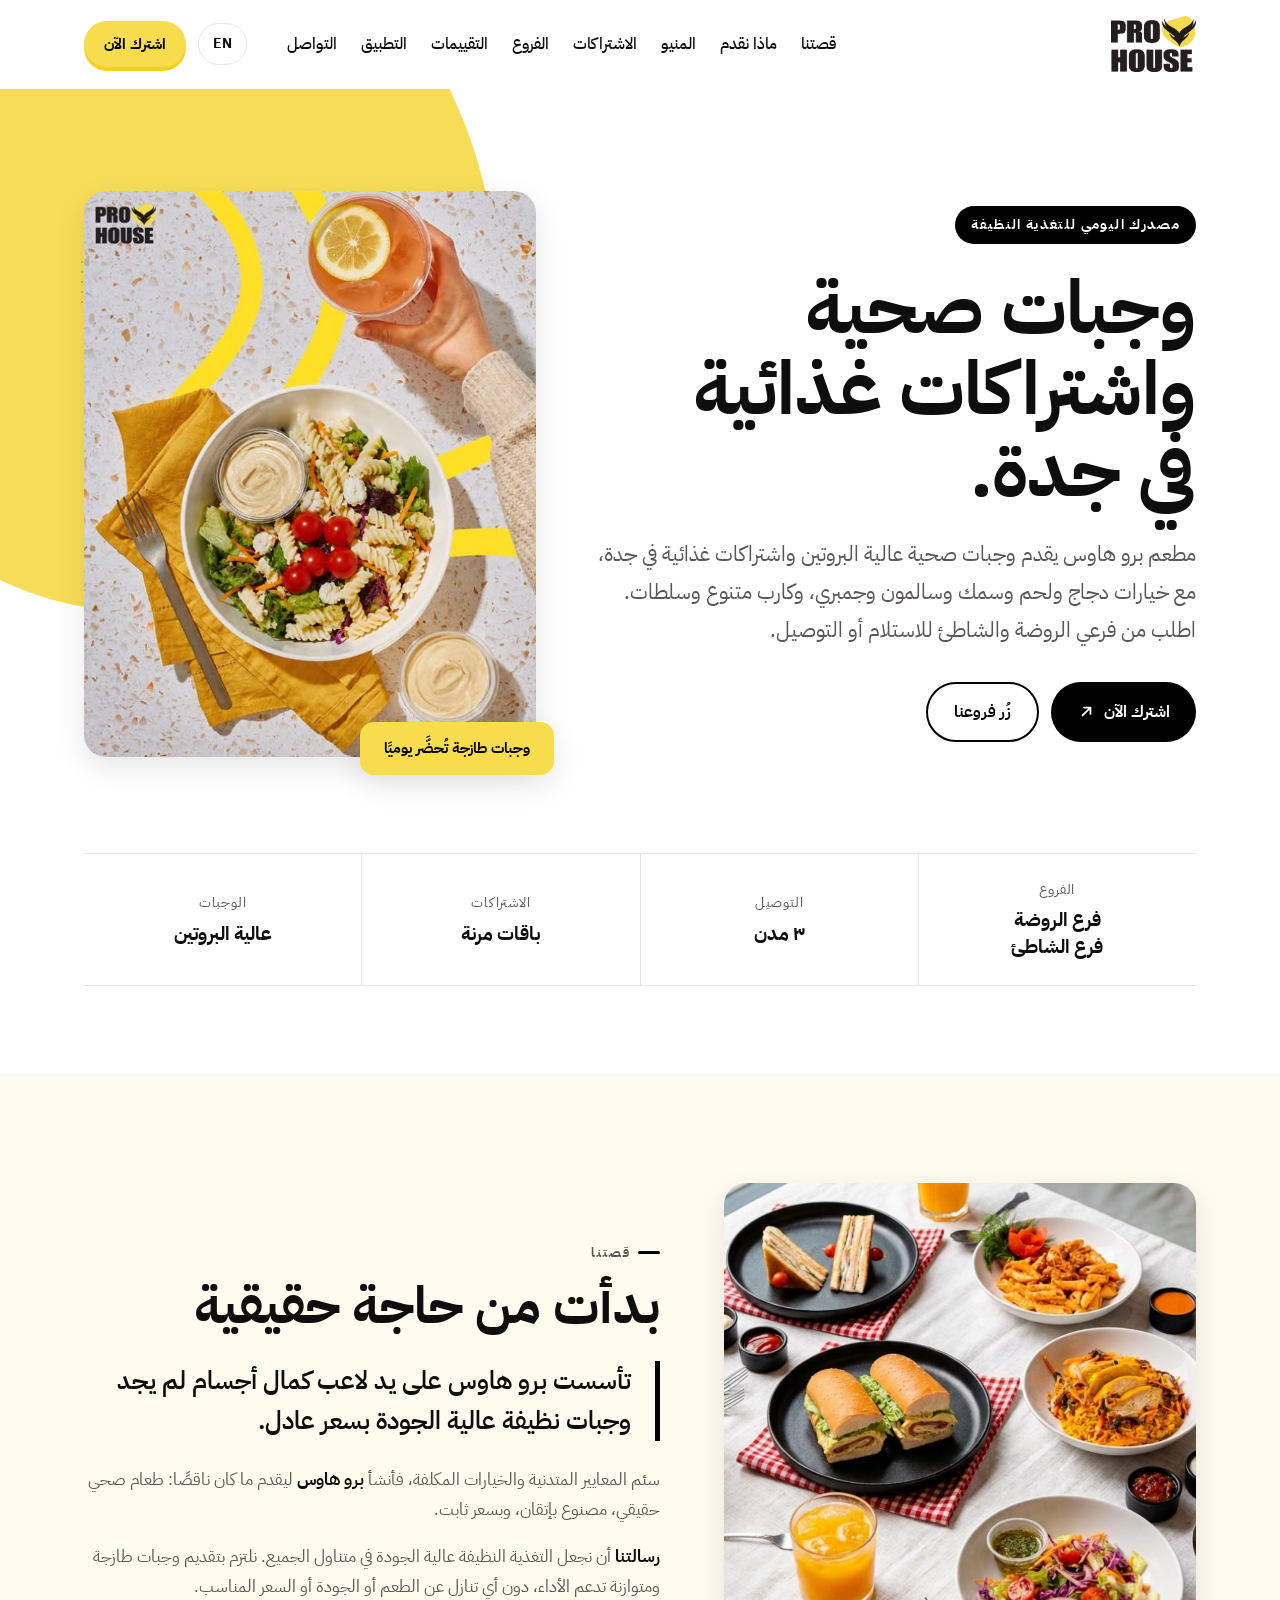
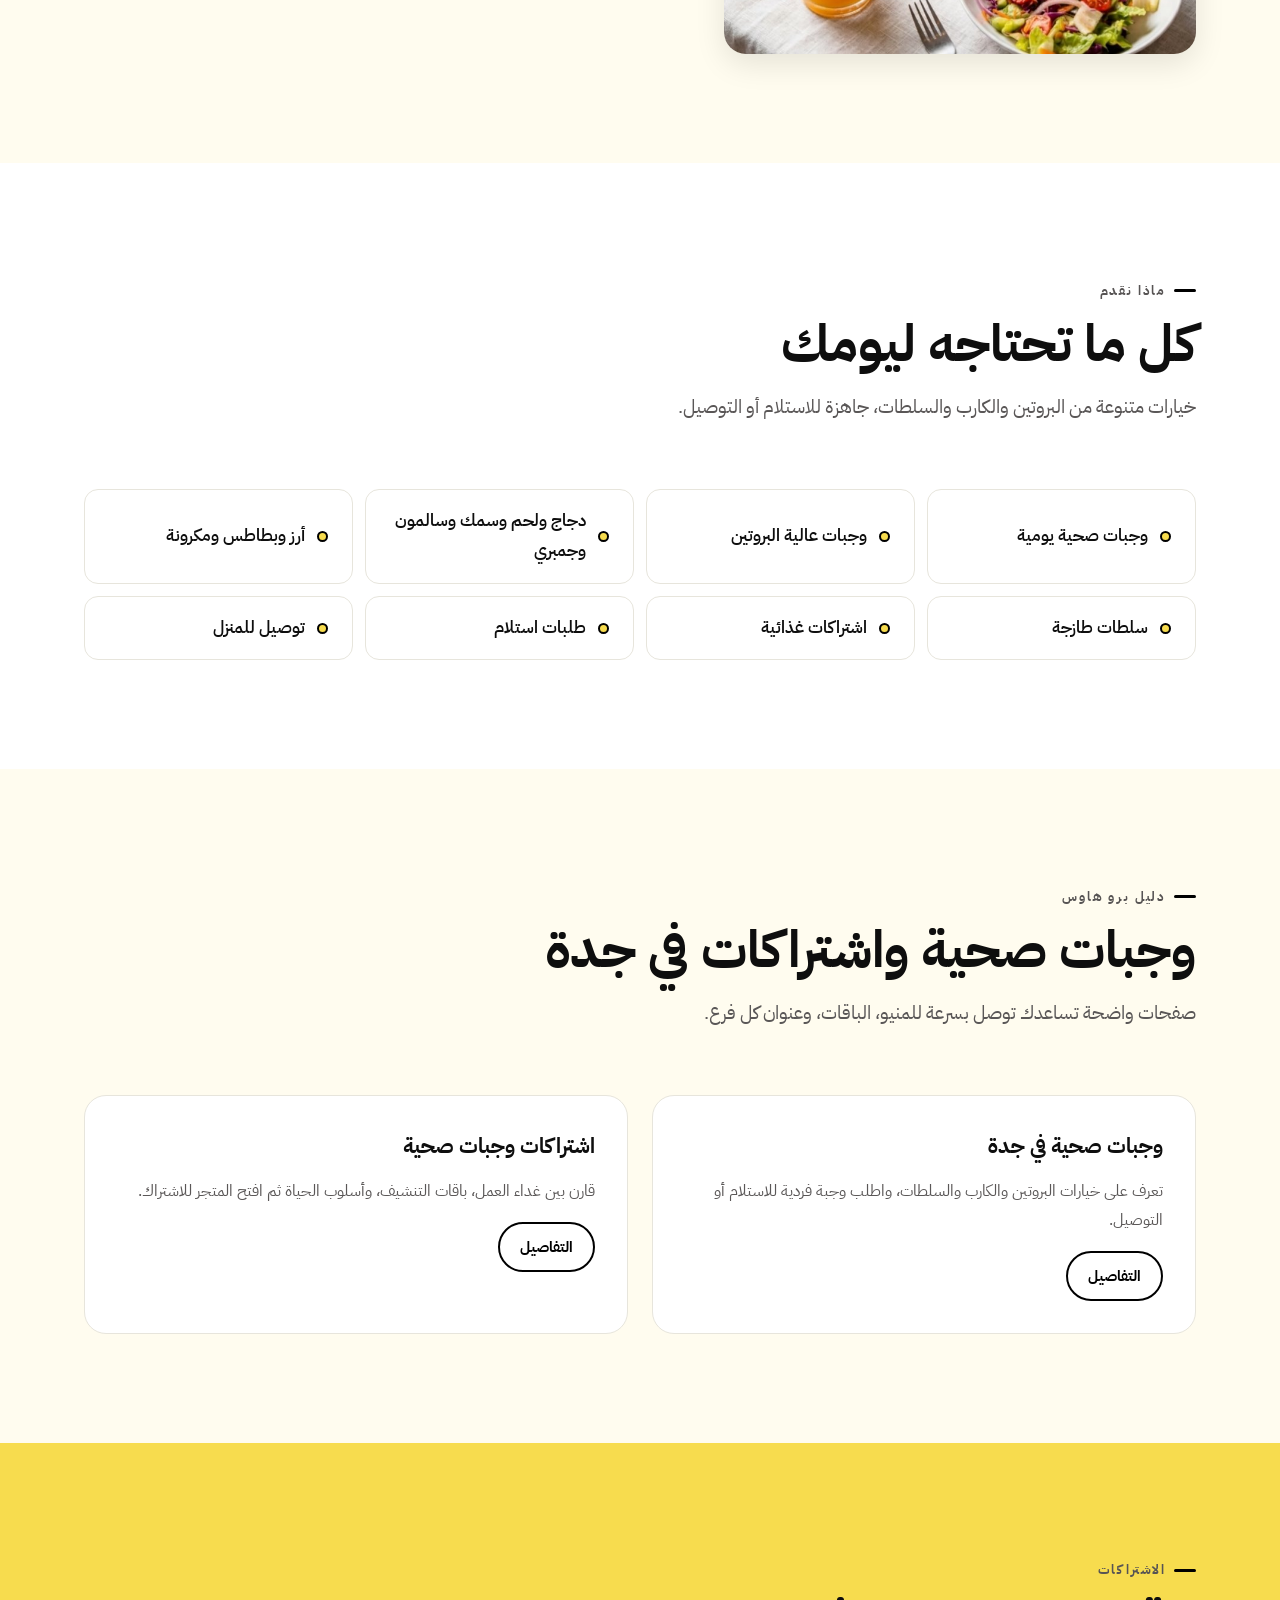
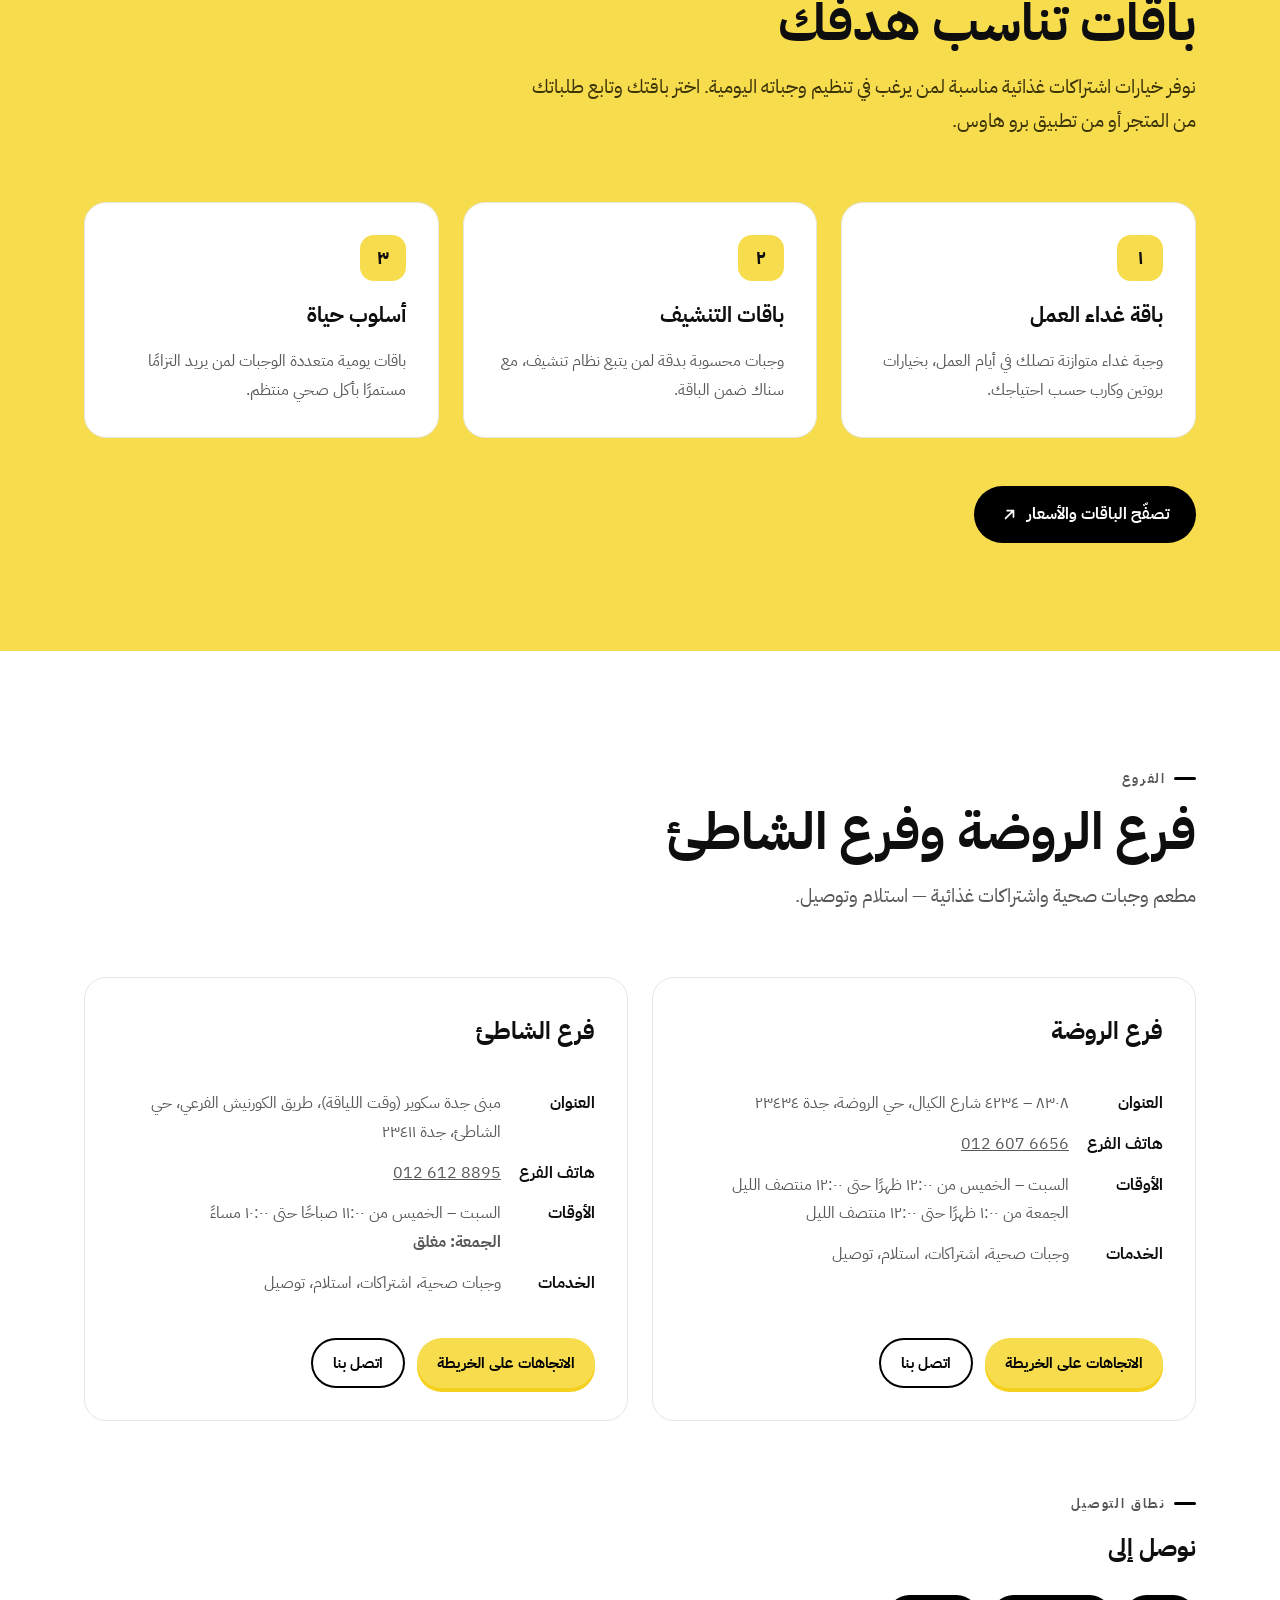
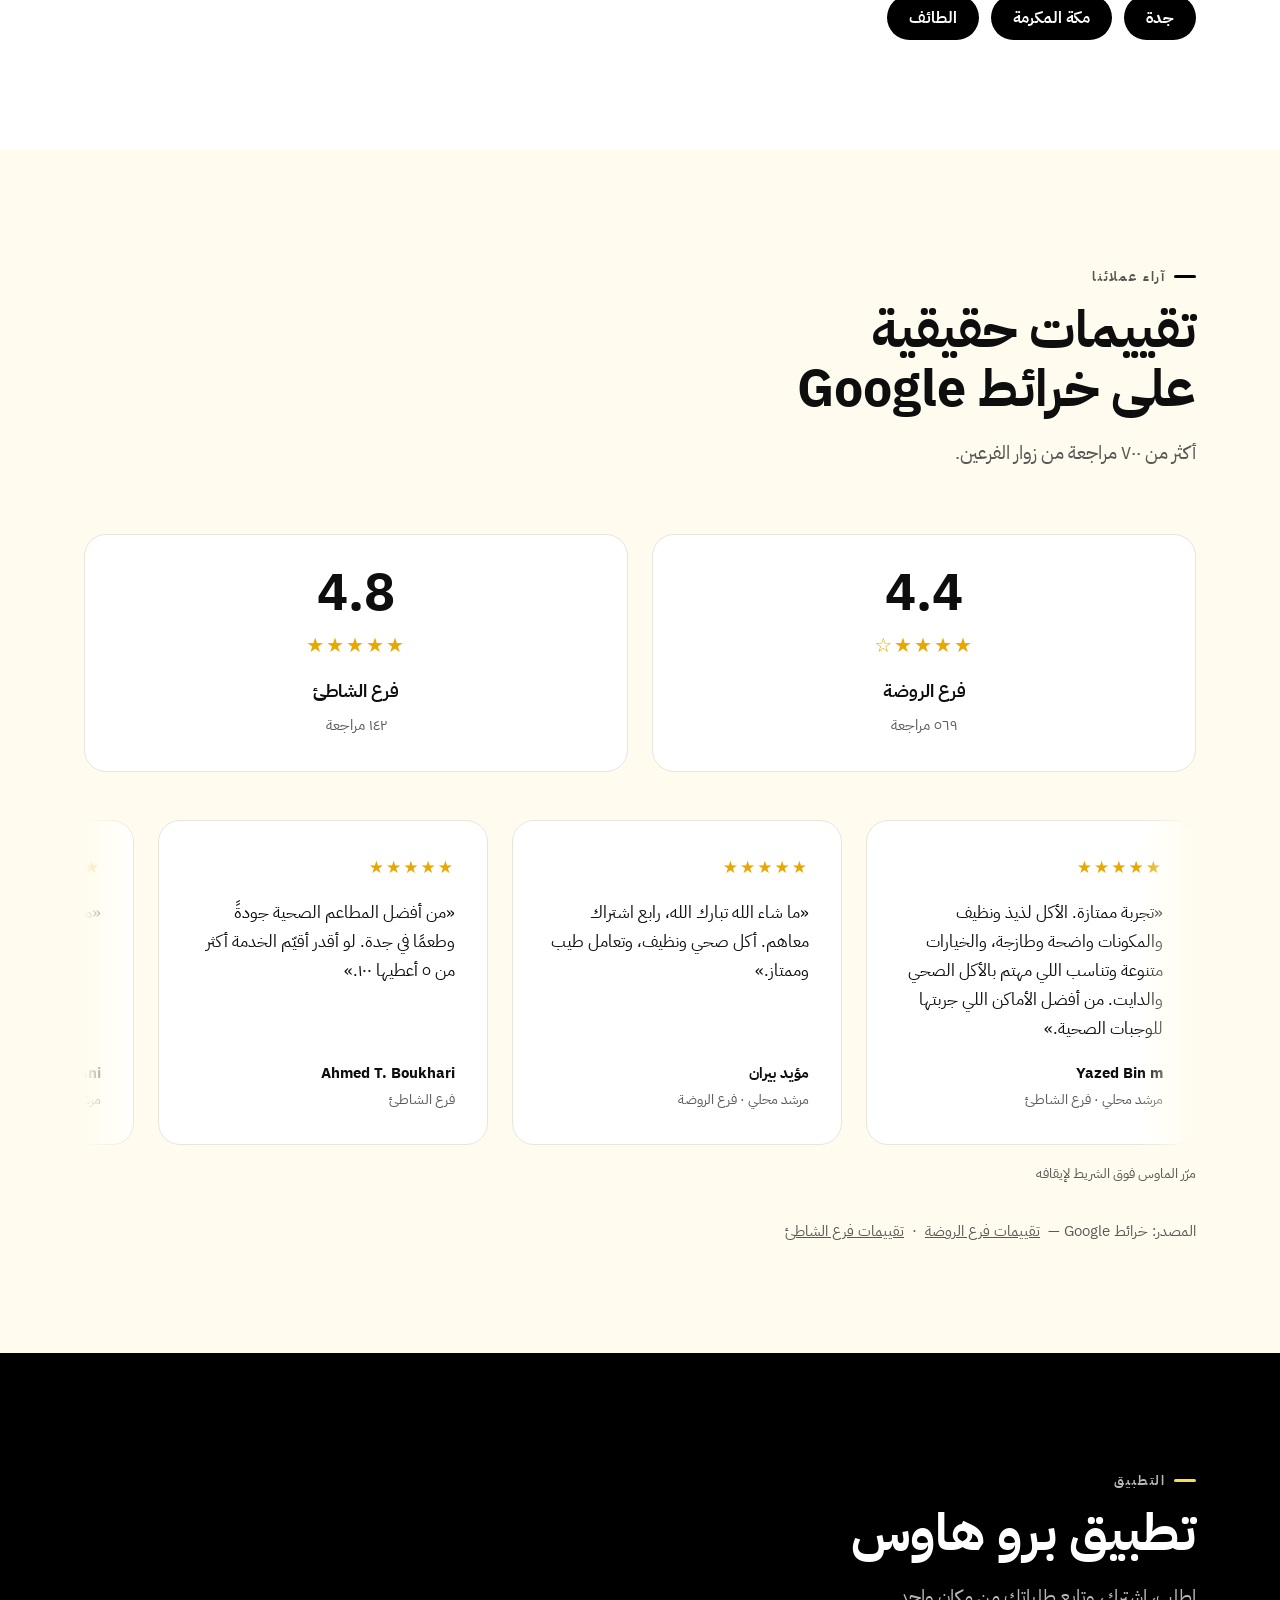
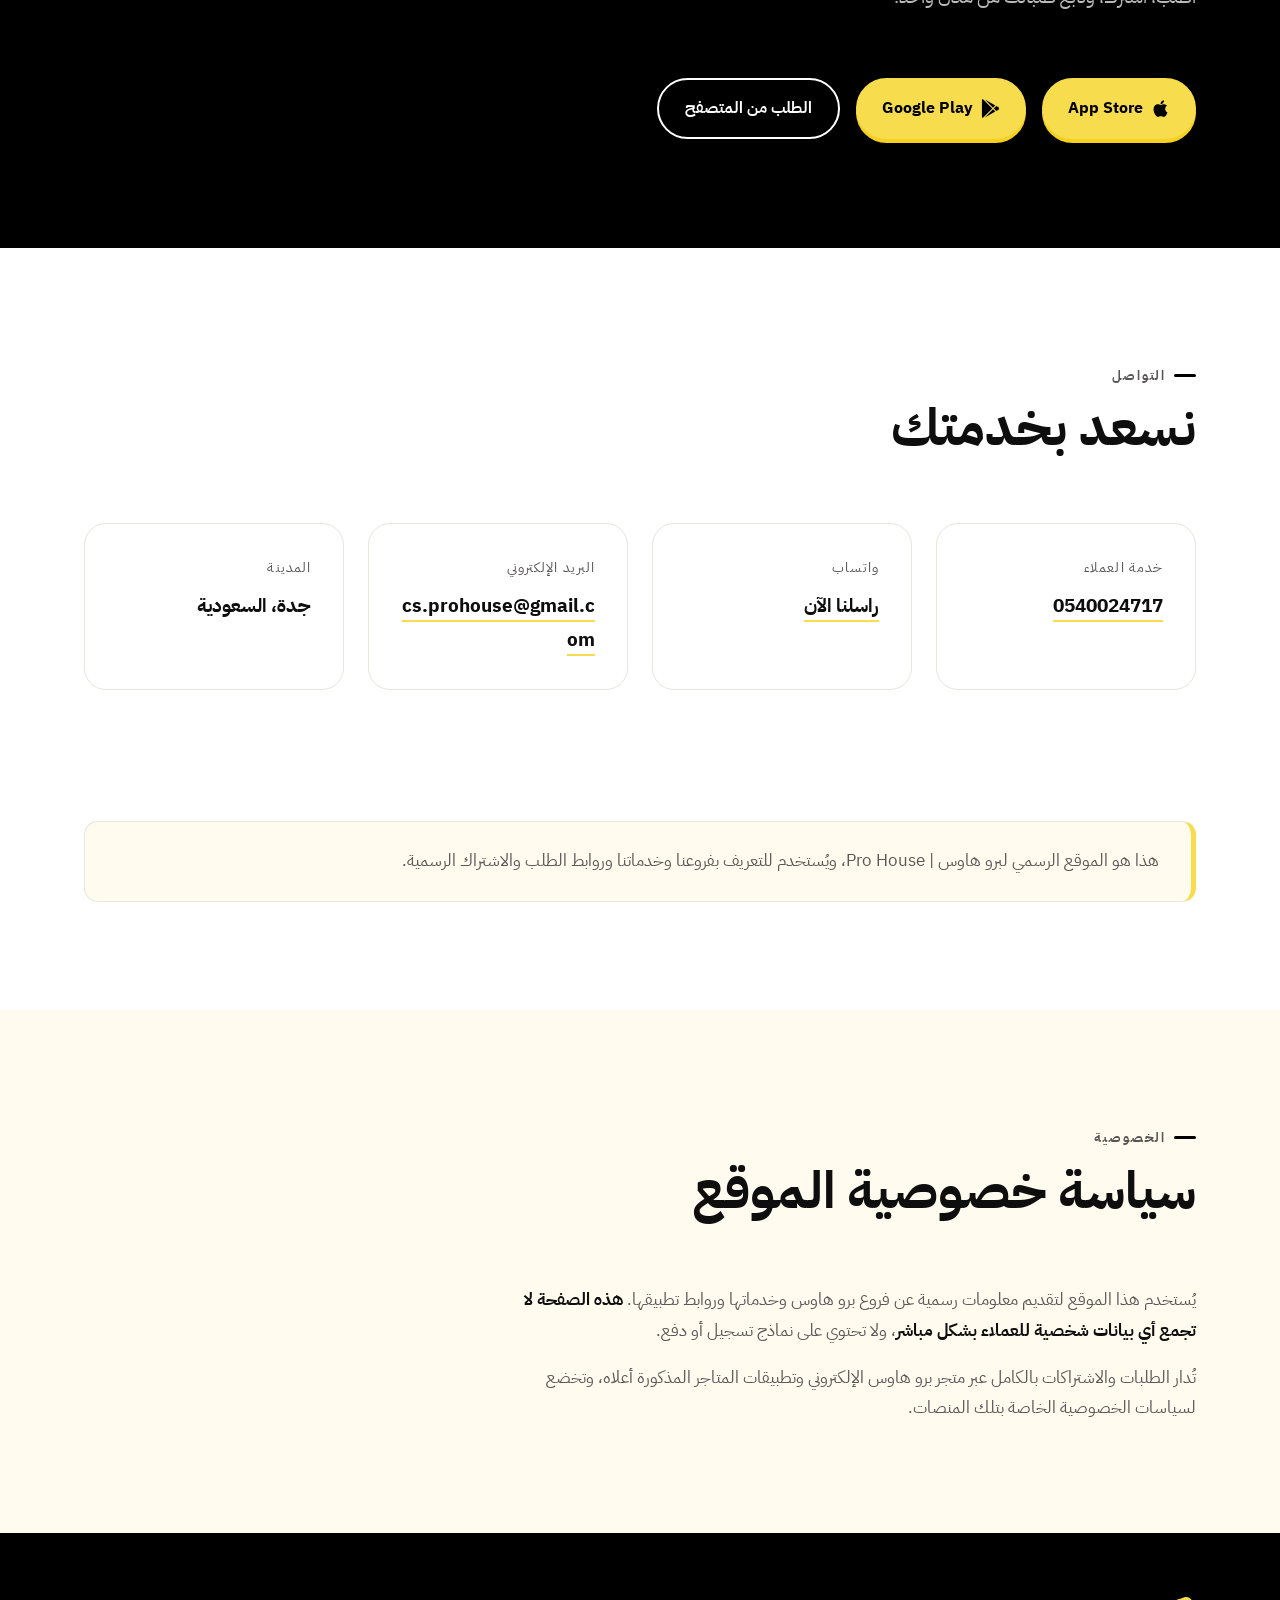
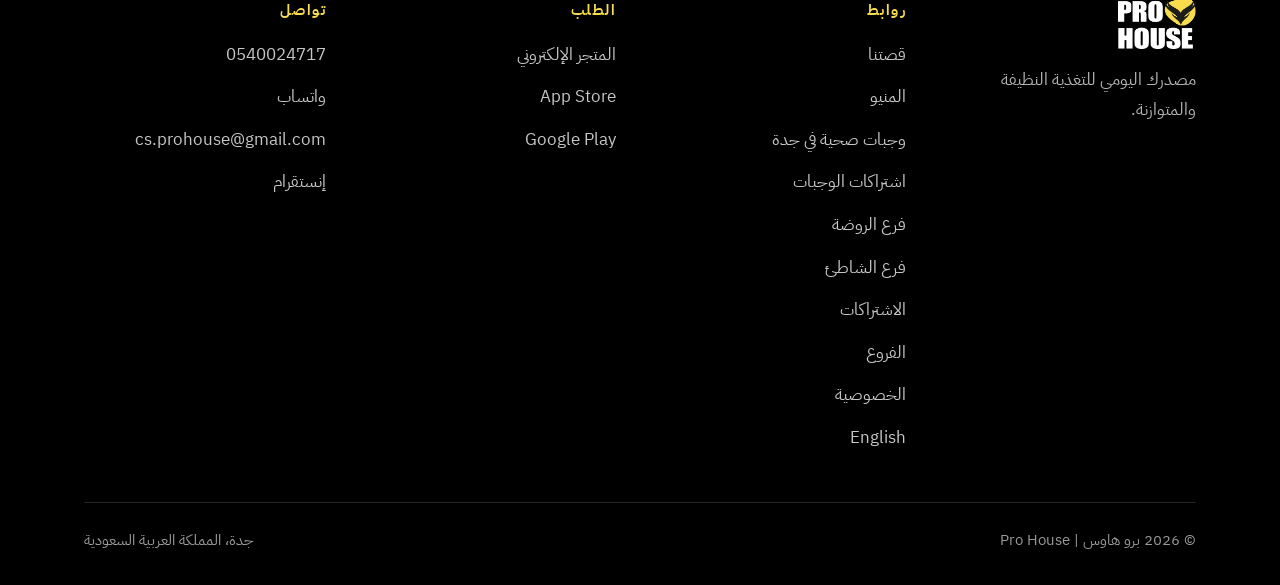
==== commit 14f86dc9: "Improve local SEO and add branch landing pages" ====
--- a/index.html
+++ b/index.html
@@ -10,10 +10,22 @@
      base URL in this file and in /en/index.html.
      =========================================================== -->
 
+<meta name="google-site-verification" content="ZWYsqVeYjbXwPTWM77rFlO5Q5-U6uEDEeo4cfFVVYhA" />
 <meta name="google-site-verification" content="vjXMc3RIHOM3m92mBqz0bJLC3P2terDLn8IVDStw_hU" />
-
-<title>برو هاوس | Pro House — وجبات صحية واشتراكات غذائية في جدة</title>
-<meta name="description" content="برو هاوس: وجبات صحية عالية البروتين واشتراكات غذائية. فرعا الروضة والشاطئ في جدة، وتوصيل لجدة ومكة المكرمة والطائف. اطلب أو اشترك أونلاين.">
+<meta name="google-site-verification" content="google9a8d7f610cfa679c" />
+
+<!-- Automatic Realtime Web Analytics -->
+<script defer src="https://cdn.counter.dev/script.js" data-id="prohouse-sa" data-utcoffset="3"></script>
+<script async src="https://www.googletagmanager.com/gtag/js?id=G-NGX6Q1TR8X"></script>
+<script>
+  window.dataLayer = window.dataLayer || [];
+  function gtag(){dataLayer.push(arguments);}
+  gtag('js', new Date());
+  gtag('config', 'G-NGX6Q1TR8X');
+</script>
+
+<title>وجبات صحية واشتراكات غذائية في جدة | برو هاوس</title>
+<meta name="description" content="مطعم برو هاوس يقدم وجبات صحية عالية البروتين واشتراكات غذائية في جدة. فرعا الروضة والشاطئ، مع الاستلام والتوصيل إلى جدة ومكة والطائف.">
 <link rel="canonical" href="https://prohouse-sa.github.io/">
 <link rel="alternate" hreflang="ar" href="https://prohouse-sa.github.io/">
 <link rel="alternate" hreflang="en" href="https://prohouse-sa.github.io/en/">
@@ -22,14 +34,19 @@
 <meta property="og:type" content="website">
 <meta property="og:locale" content="ar_SA">
 <meta property="og:site_name" content="Pro House | برو هاوس">
+<meta property="og:url" content="https://prohouse-sa.github.io/">
 <meta property="og:title" content="برو هاوس | Pro House — تغذية نظيفة ومتوازنة">
 <meta property="og:description" content="وجبات صحية عالية البروتين واشتراكات غذائية في جدة. توصيل لجدة ومكة والطائف.">
 <meta property="og:image" content="https://prohouse-sa.github.io/assets/brand/og-image.jpg">
 <meta name="twitter:card" content="summary_large_image">
+<meta name="twitter:title" content="وجبات صحية واشتراكات غذائية في جدة | برو هاوس">
+<meta name="twitter:description" content="وجبات صحية عالية البروتين واشتراكات غذائية من فرعي الروضة والشاطئ في جدة.">
+<meta name="twitter:image" content="https://prohouse-sa.github.io/assets/brand/og-image.jpg">
 <meta name="theme-color" content="#F7DC4E">
 
 <link rel="icon" href="assets/brand/icon.png">
 <link rel="apple-touch-icon" href="assets/brand/icon-large.png">
+<link rel="preload" as="image" href="assets/brand/food-hero-ar.jpg" fetchpriority="high">
 
 <link rel="preconnect" href="https://fonts.googleapis.com">
 <link rel="preconnect" href="https://fonts.gstatic.com" crossorigin>
@@ -77,11 +94,11 @@
     <div class="wrap hero-inner">
       <div class="reveal">
         <span class="kicker">مصدرك اليومي للتغذية النظيفة</span>
-        <h1>تغذية نظيفة<br>ومتوازنة، كل يوم.</h1>
+        <h1>وجبات صحية واشتراكات غذائية<br>في جدة.</h1>
         <p class="lede">
-          نقدم في برو هاوس وجبات صحية عملية ولذيذة تناسب نمط الحياة اليومي،
-          مع خيارات متعددة من البروتين والكارب والسلطات، وخدمات الاشتراكات
-          الغذائية للعملاء المهتمين بالأكل الصحي المنتظم.
+          مطعم برو هاوس يقدم وجبات صحية عالية البروتين واشتراكات غذائية في جدة،
+          مع خيارات دجاج ولحم وسمك وسالمون وجمبري، وكارب متنوع وسلطات.
+          اطلب من فرعي الروضة والشاطئ للاستلام أو التوصيل.
         </p>
         <div class="hero-cta">
           <a class="btn btn-primary" href="https://app.techrar.com/prohouse" target="_blank" rel="noopener">
@@ -156,6 +173,31 @@
     </div>
   </section>
 
+
+  <!-- SEO-LOCAL-LINKS:START -->
+  <section id="discover" class="band-cream">
+    <div class="wrap">
+      <div class="sec-head reveal">
+        <span class="eyebrow">دليل برو هاوس</span>
+        <h2 class="sec-title">وجبات صحية واشتراكات في جدة</h2>
+        <p class="sec-lede">صفحات واضحة تساعدك توصل بسرعة للمنيو، الباقات، وعنوان كل فرع.</p>
+      </div>
+      <div class="grid grid-2" style="margin-top:var(--s6)">
+        <article class="card reveal">
+          <h3><a href="healthy-meals-jeddah/" style="text-decoration:none">وجبات صحية في جدة</a></h3>
+          <p>تعرف على خيارات البروتين والكارب والسلطات، واطلب وجبة فردية للاستلام أو التوصيل.</p>
+          <a class="btn btn-outline btn-sm" href="healthy-meals-jeddah/" style="margin-top:var(--s4)">التفاصيل</a>
+        </article>
+        <article class="card reveal d1">
+          <h3><a href="meal-subscriptions-jeddah/" style="text-decoration:none">اشتراكات وجبات صحية</a></h3>
+          <p>قارن بين غداء العمل، باقات التنشيف، وأسلوب الحياة ثم افتح المتجر للاشتراك.</p>
+          <a class="btn btn-outline btn-sm" href="meal-subscriptions-jeddah/" style="margin-top:var(--s4)">التفاصيل</a>
+        </article>
+      </div>
+    </div>
+  </section>
+  <!-- SEO-LOCAL-LINKS:END -->
+
   <!-- ================================================= plans -->
   <section id="plans" class="band-yellow">
     <div class="wrap">
@@ -206,7 +248,7 @@
 
       <div class="grid grid-2">
         <article class="card branch reveal">
-          <h3>فرع الروضة</h3>
+          <h3><a href="branches/al-rawdah/" style="text-decoration:none">فرع الروضة</a></h3>
           <dl>
             <div class="row"><dt>العنوان</dt><dd>٨٣٠٨ – ٤٢٣٤ شارع الكيال، حي الروضة، جدة ٢٣٤٣٤</dd></div>
             <div class="row"><dt>هاتف الفرع</dt><dd><a href="tel:+966126076656" dir="ltr" style="color:inherit">012 607 6656</a></dd></div>
@@ -220,7 +262,7 @@
         </article>
 
         <article class="card branch reveal d1">
-          <h3>فرع الشاطئ</h3>
+          <h3><a href="branches/al-shati/" style="text-decoration:none">فرع الشاطئ</a></h3>
           <dl>
             <div class="row"><dt>العنوان</dt><dd>مبنى جدة سكوير (وقت اللياقة)، طريق الكورنيش الفرعي، حي الشاطئ، جدة ٢٣٤١١</dd></div>
             <div class="row"><dt>هاتف الفرع</dt><dd><a href="tel:+966126128895" dir="ltr" style="color:inherit">012 612 8895</a></dd></div>
@@ -414,6 +456,10 @@
         <ul>
           <li><a href="#story">قصتنا</a></li>
           <li><a href="menu/">المنيو</a></li>
+          <li><a href="healthy-meals-jeddah/">وجبات صحية في جدة</a></li>
+          <li><a href="meal-subscriptions-jeddah/">اشتراكات الوجبات</a></li>
+          <li><a href="branches/al-rawdah/">فرع الروضة</a></li>
+          <li><a href="branches/al-shati/">فرع الشاطئ</a></li>
           <li><a href="#plans">الاشتراكات</a></li>
           <li><a href="#branches">الفروع</a></li>
           <li><a href="#privacy">الخصوصية</a></li>
@@ -449,77 +495,144 @@
 
 <script type="application/ld+json">
 {
-  "@context":"https://schema.org",
-  "@graph":[
+  "@context": "https://schema.org",
+  "@graph": [
     {
-      "@type":"Restaurant",
-      "@id":"https://prohouse-sa.github.io/#rawdah",
-      "name":"برو هاوس - الروضة",
-      "alternateName":"Pro House - Al Rawdah",
-      "servesCuisine":["Healthy","Meal prep"],
-      "url":"https://prohouse-sa.github.io/",
-      "telephone":"+966126076656",
-      "email":"cs.prohouse@gmail.com",
-      "image":"https://prohouse-sa.github.io/assets/brand/og-image.jpg",
-      "hasMap":"https://share.google/TN9PJQJbChfOfg7oV",
-      "openingHoursSpecification":[
-        {
-          "@type":"OpeningHoursSpecification",
-          "dayOfWeek":["Saturday","Sunday","Monday","Tuesday","Wednesday","Thursday"],
-          "opens":"12:00","closes":"00:00"
-        },
-        {
-          "@type":"OpeningHoursSpecification",
-          "dayOfWeek":"Friday",
-          "opens":"13:00","closes":"00:00"
-        }
-      ],
-      "address":{
-        "@type":"PostalAddress",
-        "streetAddress":"8308 - 4234 شارع الكيال، حي الروضة","postalCode":"23434",
-        "addressLocality":"جدة",
-        "addressCountry":"SA"
+      "@type": "Organization",
+      "@id": "https://prohouse-sa.github.io/#organization",
+      "name": "Pro House | برو هاوس",
+      "url": "https://prohouse-sa.github.io/",
+      "logo": {
+        "@type": "ImageObject",
+        "url": "https://prohouse-sa.github.io/assets/brand/icon-large.png"
       },
-      "sameAs":[
+      "email": "cs.prohouse@gmail.com",
+      "telephone": "+966540024717",
+      "sameAs": [
         "https://www.instagram.com/prohouse.sa/",
-        "https://www.tiktok.com/@prohouse.sa"
+        "https://www.tiktok.com/@prohouse.sa",
+        "https://apps.apple.com/sa/app/pro-house-%D8%A8%D8%B1%D9%88-%D9%87%D8%A7%D9%88%D8%B3/id6466739432?l=ar",
+        "https://play.google.com/store/apps/details?id=com.yumealz.prohouse"
       ]
     },
     {
-      "@type":"Restaurant",
-      "@id":"https://prohouse-sa.github.io/#shati",
-      "name":"برو هاوس - الشاطئ",
-      "alternateName":"Pro House - Al Shati",
-      "servesCuisine":["Healthy","Meal prep"],
-      "url":"https://prohouse-sa.github.io/",
-      "telephone":"+966126128895",
-      "email":"cs.prohouse@gmail.com",
-      "image":"https://prohouse-sa.github.io/assets/brand/og-image.jpg",
-      "hasMap":"https://g.co/kgs/Lj52D1W",
-      "openingHoursSpecification":[
-        {
-          "@type":"OpeningHoursSpecification",
-          "dayOfWeek":["Saturday","Sunday","Monday","Tuesday","Wednesday","Thursday"],
-          "opens":"11:00","closes":"22:00"
-        }
-      ],
-      "address":{
-        "@type":"PostalAddress",
-        "streetAddress":"مبنى جدة سكوير، طريق الكورنيش الفرعي، حي الشاطئ","postalCode":"23411",
-        "addressLocality":"جدة",
-        "addressCountry":"SA"
+      "@type": "WebSite",
+      "@id": "https://prohouse-sa.github.io/#website",
+      "name": "Pro House | برو هاوس",
+      "url": "https://prohouse-sa.github.io/",
+      "publisher": {
+        "@id": "https://prohouse-sa.github.io/#organization"
       },
-      "sameAs":[
-        "https://www.instagram.com/prohouse.sa/",
-        "https://www.tiktok.com/@prohouse.sa"
+      "inLanguage": [
+        "ar",
+        "en"
       ]
     },
     {
-      "@type":"WebSite",
-      "@id":"https://prohouse-sa.github.io/#website",
-      "name":"Pro House | برو هاوس",
-      "url":"https://prohouse-sa.github.io/",
-      "inLanguage":["ar","en"]
+      "@type": "WebPage",
+      "@id": "https://prohouse-sa.github.io/#webpage",
+      "url": "https://prohouse-sa.github.io/",
+      "name": "وجبات صحية واشتراكات غذائية في جدة | برو هاوس",
+      "description": "مطعم برو هاوس يقدم وجبات صحية عالية البروتين واشتراكات غذائية في جدة من فرعي الروضة والشاطئ.",
+      "isPartOf": {
+        "@id": "https://prohouse-sa.github.io/#website"
+      },
+      "about": {
+        "@id": "https://prohouse-sa.github.io/#organization"
+      },
+      "inLanguage": "ar"
+    },
+    {
+      "@type": "Restaurant",
+      "@id": "https://prohouse-sa.github.io/branches/al-rawdah/#restaurant",
+      "name": "برو هاوس - الروضة",
+      "alternateName": "Pro House - Al Rawdah",
+      "url": "https://prohouse-sa.github.io/branches/al-rawdah/",
+      "telephone": "+966126076656",
+      "email": "cs.prohouse@gmail.com",
+      "image": "https://prohouse-sa.github.io/assets/brand/og-image.jpg",
+      "servesCuisine": [
+        "وجبات صحية",
+        "وجبات عالية البروتين",
+        "Meal prep"
+      ],
+      "menu": "https://prohouse-sa.github.io/menu/",
+      "hasMap": "https://share.google/TN9PJQJbChfOfg7oV",
+      "address": {
+        "@type": "PostalAddress",
+        "streetAddress": "8308 - 4234 شارع الكيال، حي الروضة",
+        "postalCode": "23434",
+        "addressLocality": "جدة",
+        "addressRegion": "مكة المكرمة",
+        "addressCountry": "SA"
+      },
+      "openingHoursSpecification": [
+        {
+          "@type": "OpeningHoursSpecification",
+          "dayOfWeek": [
+            "Saturday",
+            "Sunday",
+            "Monday",
+            "Tuesday",
+            "Wednesday",
+            "Thursday"
+          ],
+          "opens": "12:00",
+          "closes": "23:59"
+        },
+        {
+          "@type": "OpeningHoursSpecification",
+          "dayOfWeek": "Friday",
+          "opens": "13:00",
+          "closes": "23:59"
+        }
+      ],
+      "parentOrganization": {
+        "@id": "https://prohouse-sa.github.io/#organization"
+      }
+    },
+    {
+      "@type": "Restaurant",
+      "@id": "https://prohouse-sa.github.io/branches/al-shati/#restaurant",
+      "name": "برو هاوس - الشاطئ",
+      "alternateName": "Pro House - Al Shati",
+      "url": "https://prohouse-sa.github.io/branches/al-shati/",
+      "telephone": "+966126128895",
+      "email": "cs.prohouse@gmail.com",
+      "image": "https://prohouse-sa.github.io/assets/brand/og-image.jpg",
+      "servesCuisine": [
+        "وجبات صحية",
+        "وجبات عالية البروتين",
+        "Meal prep"
+      ],
+      "menu": "https://prohouse-sa.github.io/menu/",
+      "hasMap": "https://g.co/kgs/Lj52D1W",
+      "address": {
+        "@type": "PostalAddress",
+        "streetAddress": "مبنى جدة سكوير، طريق الكورنيش الفرعي، حي الشاطئ",
+        "postalCode": "23411",
+        "addressLocality": "جدة",
+        "addressRegion": "مكة المكرمة",
+        "addressCountry": "SA"
+      },
+      "openingHoursSpecification": [
+        {
+          "@type": "OpeningHoursSpecification",
+          "dayOfWeek": [
+            "Saturday",
+            "Sunday",
+            "Monday",
+            "Tuesday",
+            "Wednesday",
+            "Thursday"
+          ],
+          "opens": "11:00",
+          "closes": "22:00"
+        }
+      ],
+      "parentOrganization": {
+        "@id": "https://prohouse-sa.github.io/#organization"
+      }
     }
   ]
 }
